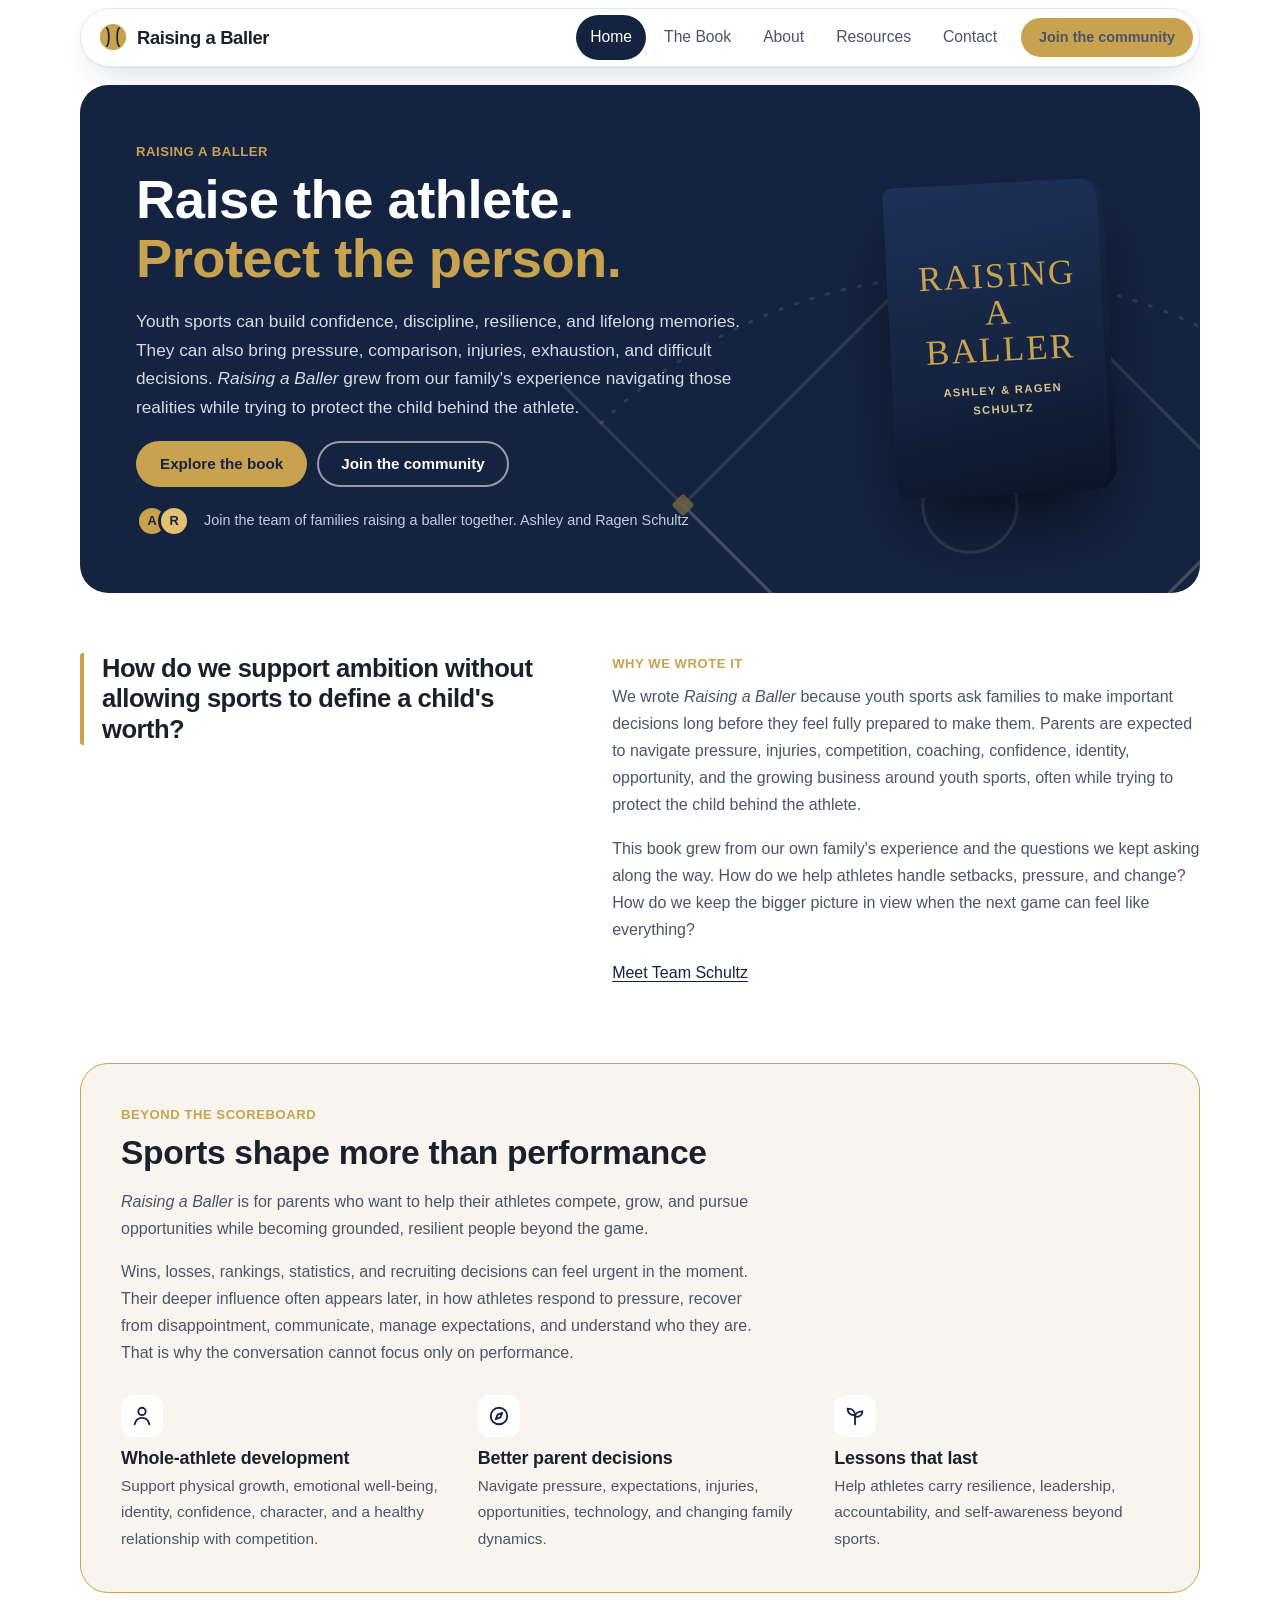
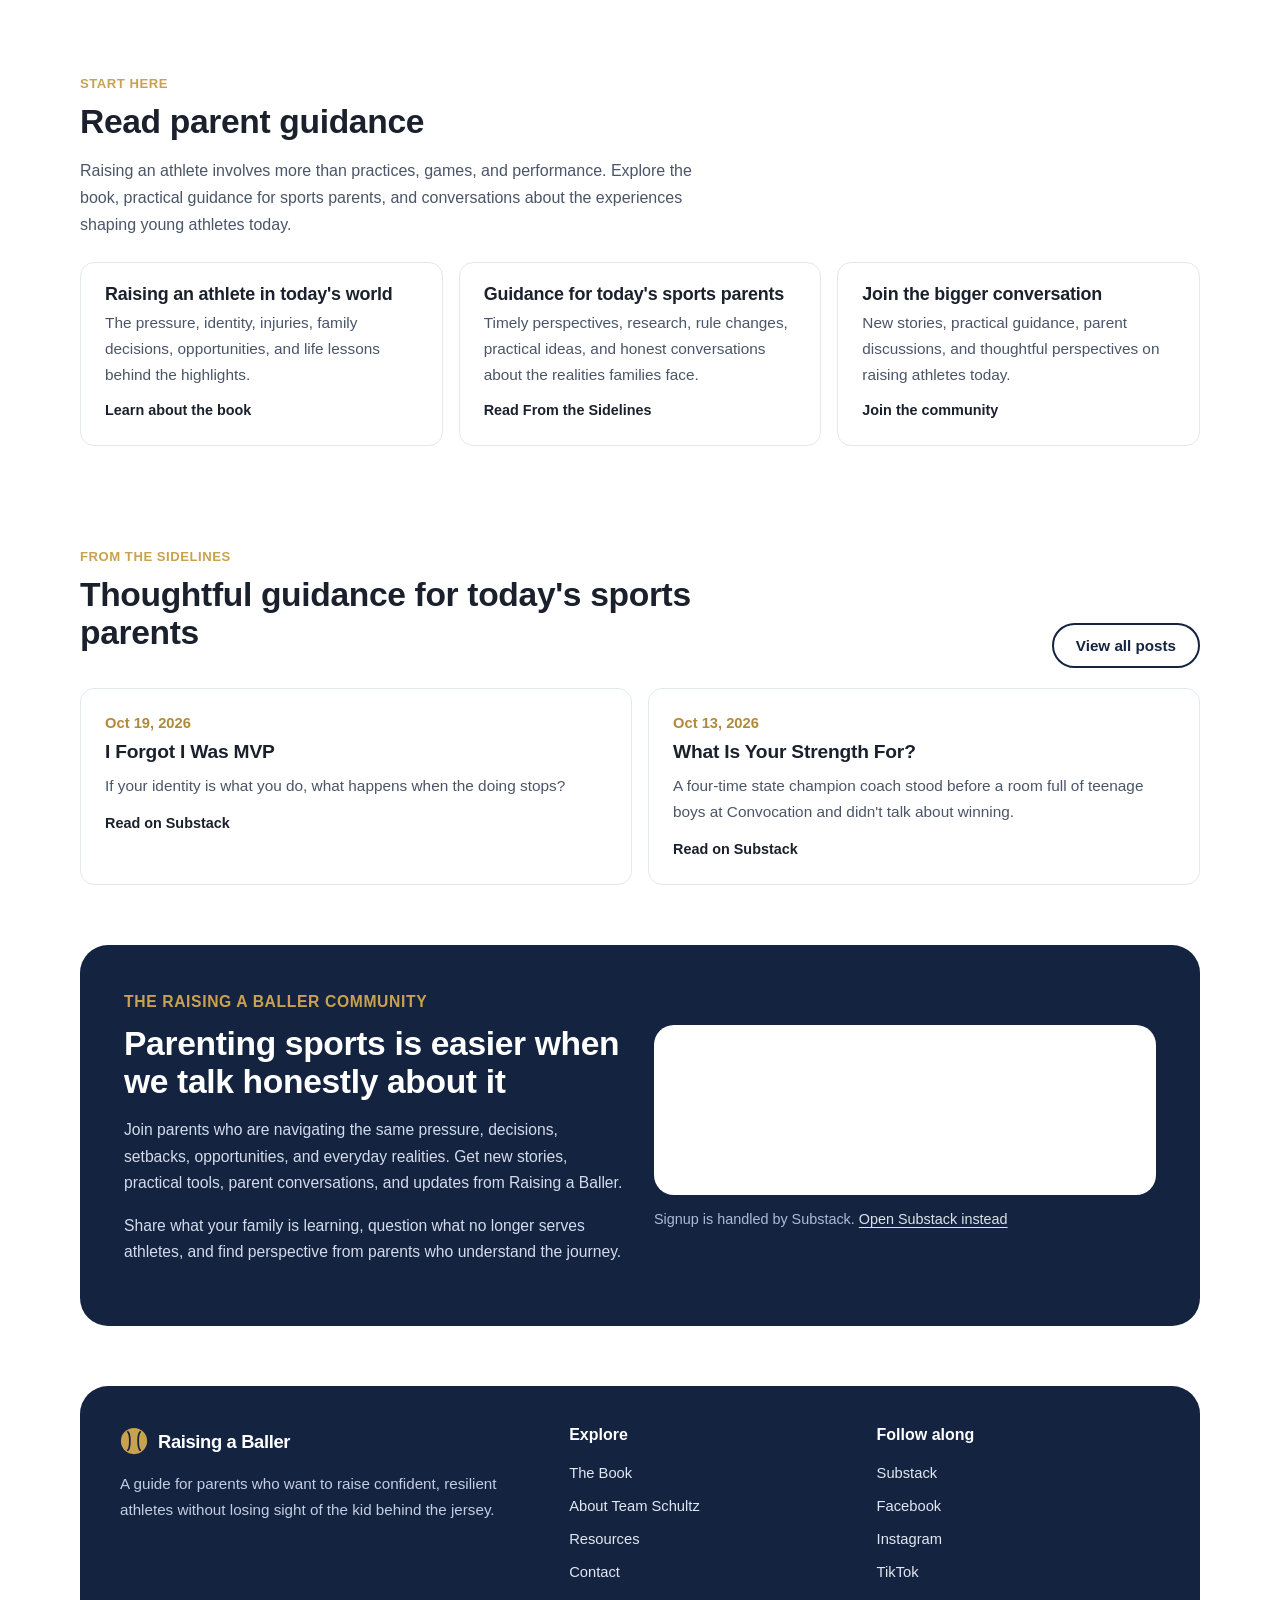
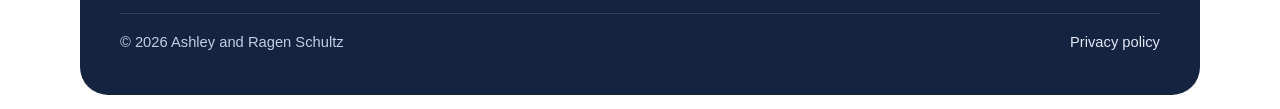
==== index.html @ c37772fd "Tighten spacing and sizes; match live site colors Co-Authored-By: Claude Opus 5.5 <noreply@anthropic" ====
<!doctype html>
<html lang="en">
<head>
<meta charset="utf-8">
<meta name="viewport" content="width=device-width, initial-scale=1">
<title>Raising a Baller | Raise the athlete. Protect the person.</title>
<meta name="description" content="Raising a Baller is a modern guide for parents navigating today's youth sports world, blending research, storytelling, and real-life insight.">
<meta name="theme-color" content="#14233f">
<meta property="og:type" content="website">
<meta property="og:title" content="Raising a Baller | Raise the athlete. Protect the person.">
<meta property="og:description" content="Raising a Baller is a modern guide for parents navigating today's youth sports world, blending research, storytelling, and real-life insight.">
<meta property="og:image" content="https://raisingaballerbook.com/images/book-cover.png">
<link rel="icon" href="images/favicon.svg" type="image/svg+xml">

<link rel="stylesheet" href="assets/style.css">
</head>
<body>
<a class="skip" href="#main">Skip to content</a>
<header class="site-header">
  <div class="wrap">
    <div class="bar">
      <a class="brand" href="./" aria-label="Raising a Baller home"><svg viewBox="0 0 32 32" aria-hidden="true"><circle cx="16" cy="16" r="15" fill="#c9a24f"/>
<path d="M9 5.5c3 3 3 18 0 21M23 5.5c-3 3-3 18 0 21" stroke="#14233f" stroke-width="2" fill="none" stroke-linecap="round"/></svg>Raising a Baller</a>
      <button class="menu-toggle" aria-expanded="false" aria-controls="nav">Menu</button>
      <nav class="nav" id="nav" aria-label="Main"><a href="./" aria-current="page">Home</a><a href="./the-book/">The Book</a><a href="./about-team-schultz/">About</a><a href="./resources/">Resources</a><a href="./contact/">Contact</a><a class="btn btn-gold" href="https://raisingaballerbook.substack.com/" target="_blank" rel="noopener">Join the community</a></nav>
    </div>
  </div>
</header>
<main id="main">

<section class="hero"><div class="wrap"><div class="hero-panel"><svg class="field" viewBox="0 0 800 800" fill="none" aria-hidden="true">
  <g stroke="#ffffff" stroke-opacity=".22" stroke-width="3" stroke-linecap="round">
    <path d="M400 760 L120 480 L400 200 L680 480 Z"/>
    <path d="M400 760 L-40 320"/><path d="M400 760 L840 320"/>
    <path d="M40 400 A520 520 0 0 1 760 400" stroke-dasharray="2 14"/>
    <circle cx="400" cy="480" r="46"/>
  </g>
  <g fill="#c9a24f" fill-opacity=".85"><rect x="392" y="752" width="16" height="16" rx="3"/>
  <rect x="112" y="472" width="16" height="16" rx="3" transform="rotate(45 120 480)"/>
  <rect x="392" y="192" width="16" height="16" rx="3" transform="rotate(45 400 200)"/>
  <rect x="672" y="472" width="16" height="16" rx="3" transform="rotate(45 680 480)"/></g>
</svg>
  <div>
    <p class="kicker">Raising a Baller</p>
    <h1><span class="line">Raise the athlete.</span><span class="line">Protect the person.</span></h1>
    <p class="lede">Youth sports can build confidence, discipline, resilience, and lifelong memories. They can also bring pressure, comparison, injuries, exhaustion, and difficult decisions. <em>Raising a Baller</em> grew from our family's experience navigating those realities while trying to protect the child behind the athlete.</p>
    <div class="actions">
      <a class="btn btn-gold" href="the-book/">Explore the book</a>
      <a class="btn btn-line-light" href="https://raisingaballerbook.substack.com/" target="_blank" rel="noopener">Join the community</a>
    </div>
    <div class="byline"><span class="avatars"><span>A</span><span>R</span></span>Join the team of families raising a baller together. Ashley and Ragen Schultz</div>
  </div>
  <div class="cover-wrap"><div class="cover">
  <div class="fallback"><strong>Raising<br>a Baller</strong><small>Ashley &amp; Ragen Schultz</small></div>
  <img src="images/book-cover.png" alt="Raising a Baller book cover" onerror="this.remove()">
</div></div>
</div></div></section>

<section class="section"><div class="wrap why">
  <blockquote>How do we support ambition without allowing sports to define a child's worth?</blockquote>
  <div class="measure">
    <p class="kicker">Why we wrote it</p>
    <p>We wrote <em>Raising a Baller</em> because youth sports ask families to make important decisions long before they feel fully prepared to make them. Parents are expected to navigate pressure, injuries, competition, coaching, confidence, identity, opportunity, and the growing business around youth sports, often while trying to protect the child behind the athlete.</p>
    <p>This book grew from our own family's experience and the questions we kept asking along the way. How do we help athletes handle setbacks, pressure, and change? How do we keep the bigger picture in view when the next game can feel like everything?</p>
    <p><a href="about-team-schultz/">Meet Team Schultz</a></p>
  </div>
</div></section>

<section class="section-tight"><div class="wrap"><div class="pillars">
  <div class="head" style="margin-bottom:28px">
    <p class="kicker">Beyond the scoreboard</p>
    <h2>Sports shape more than performance</h2>
    <p><em>Raising a Baller</em> is for parents who want to help their athletes compete, grow, and pursue opportunities while becoming grounded, resilient people beyond the game.</p>
    <p>Wins, losses, rankings, statistics, and recruiting decisions can feel urgent in the moment. Their deeper influence often appears later, in how athletes respond to pressure, recover from disappointment, communicate, manage expectations, and understand who they are. That is why the conversation cannot focus only on performance.</p>
  </div>
  <div class="pillar-row">
    <div class="pillar"><div class="icon"><svg viewBox="0 0 24 24" fill="none" stroke="currentColor" stroke-width="2" stroke-linecap="round"><circle cx="12" cy="7" r="4"/><path d="M4 21c1-4.5 4.2-7 8-7s7 2.5 8 7"/></svg></div><h3>Whole-athlete development</h3><p>Support physical growth, emotional well-being, identity, confidence, character, and a healthy relationship with competition.</p></div>
    <div class="pillar"><div class="icon"><svg viewBox="0 0 24 24" fill="none" stroke="currentColor" stroke-width="2" stroke-linejoin="round"><circle cx="12" cy="12" r="9"/><path d="m15.5 8.5-2 5-5 2 2-5z"/></svg></div><h3>Better parent decisions</h3><p>Navigate pressure, expectations, injuries, opportunities, technology, and changing family dynamics.</p></div>
    <div class="pillar"><div class="icon"><svg viewBox="0 0 24 24" fill="none" stroke="currentColor" stroke-width="2" stroke-linecap="round"><path d="M12 21V11"/><path d="M12 11C12 7 9 4 4 4c0 5 3 7 8 7Z"/><path d="M12 13c0-3 2.5-6 8-6 0 4-3 6-8 6Z"/></svg></div><h3>Lessons that last</h3><p>Help athletes carry resilience, leadership, accountability, and self-awareness beyond sports.</p></div>
  </div>
</div></div></section>



<section class="section-tight"><div class="wrap">
  <div class="head"><p class="kicker">Start here</p><h2>Read parent guidance</h2>
  <p>Raising an athlete involves more than practices, games, and performance. Explore the book, practical guidance for sports parents, and conversations about the experiences shaping young athletes today.</p></div>
  <div class="tiles">
    <a class="tile" href="the-book/"><h3>Raising an athlete in today's world</h3><p>The pressure, identity, injuries, family decisions, opportunities, and life lessons behind the highlights.</p><p class="more" style="margin-top:14px;font-family:var(--ui);font-weight:700;color:var(--ink)">Learn about the book</p></a>
    <a class="tile" href="https://raisingaballerbook.substack.com/" target="_blank" rel="noopener"><h3>Guidance for today's sports parents</h3><p>Timely perspectives, research, rule changes, practical ideas, and honest conversations about the realities families face.</p><p class="more" style="margin-top:14px;font-family:var(--ui);font-weight:700;color:var(--ink)">Read From the Sidelines</p></a>
    <a class="tile" href="https://raisingaballerbook.substack.com/" target="_blank" rel="noopener"><h3>Join the bigger conversation</h3><p>New stories, practical guidance, parent discussions, and thoughtful perspectives on raising athletes today.</p><p class="more" style="margin-top:14px;font-family:var(--ui);font-weight:700;color:var(--ink)">Join the community</p></a>
  </div>
</div></section>

<section class="section"><div class="wrap">
  <div class="posts-foot">
    <div class="head"><p class="kicker">From the Sidelines</p><h2>Thoughtful guidance for today's sports parents</h2></div>
    <a class="btn btn-line" href="https://raisingaballerbook.substack.com/" target="_blank" rel="noopener">View all posts</a>
  </div>
  <div class="posts" id="posts">
    <a class="post" href="https://raisingaballerbook.substack.com/p/i-forgot-i-was-mvp" target="_blank" rel="noopener">
      <time datetime="2026-10-19">Oct 19, 2026</time><h3>I Forgot I Was MVP</h3><p>If your identity is what you do, what happens when the doing stops?</p><span class="more">Read on Substack</span></a>
    <a class="post" href="https://raisingaballerbook.substack.com/p/what-is-your-strength-for" target="_blank" rel="noopener">
      <time datetime="2026-10-13">Oct 13, 2026</time><h3>What Is Your Strength For?</h3><p>A four-time state champion coach stood before a room full of teenage boys at Convocation and didn't talk about winning.</p><span class="more">Read on Substack</span></a>
  </div>
</div></section>

<section class="section-tight" id="updates" style="padding-bottom:clamp(36px,5vw,60px)"><div class="wrap"><div class="signup">
  <div>
    <p class="kicker">The Raising a Baller community</p>
    <h2>Parenting sports is easier when we talk honestly about it</h2>
    <p>Join parents who are navigating the same pressure, decisions, setbacks, opportunities, and everyday realities. Get new stories, practical tools, parent conversations, and updates from Raising a Baller.</p><p>Share what your family is learning, question what no longer serves athletes, and find perspective from parents who understand the journey.</p>
  </div>
  <div>
    <div class="signup-box"><iframe src="https://raisingaballerbook.substack.com/embed" title="Subscribe to Raising a Baller on Substack" loading="lazy"></iframe></div>
    <p class="note">Signup is handled by Substack. <a href="https://raisingaballerbook.substack.com/" target="_blank" rel="noopener" style="color:#dbe3e8">Open Substack instead</a></p>
  </div>
</div></div></section>
</main>
<footer class="site-footer">
  <div class="wrap">
    <div class="foot">
      <div>
        <a class="brand" href="./"><svg viewBox="0 0 32 32" aria-hidden="true"><circle cx="16" cy="16" r="15" fill="#c9a24f"/>
<path d="M9 5.5c3 3 3 18 0 21M23 5.5c-3 3-3 18 0 21" stroke="#14233f" stroke-width="2" fill="none" stroke-linecap="round"/></svg>Raising a Baller</a>
        <p>A guide for parents who want to raise confident, resilient athletes without losing sight of the kid behind the jersey.</p>
      </div>
      <div>
        <h4>Explore</h4>
        <a href="./the-book/">The Book</a>
        <a href="./about-team-schultz/">About Team Schultz</a>
        <a href="./resources/">Resources</a>
        <a href="./contact/">Contact</a>
      </div>
      <div>
        <h4>Follow along</h4>
        <a href="https://raisingaballerbook.substack.com/" target="_blank" rel="noopener">Substack</a>
        <a href="https://www.facebook.com/profile.php?id=61591452716382" target="_blank" rel="noopener">Facebook</a>
        <a href="https://www.instagram.com/raisingaballerbook/" target="_blank" rel="noopener">Instagram</a>
        <a href="https://www.tiktok.com/@raising.a.baller" target="_blank" rel="noopener">TikTok</a>
      </div>
      <div class="legal">
        <span>&copy; <span id="yr">2026</span> Ashley and Ragen Schultz</span>
        <a href="./privacy-policy/" style="display:inline;padding:0">Privacy policy</a>
      </div>
    </div>
  </div>
</footer>
<script src="./assets/site.js"></script>
</body>
</html>
---- assets/style.css ----
/* Raising a Baller — "under the lights" system
   Field green at night, chalk-line white, stadium-light gold. Soft, rounded, warm. */
:root{
  --night:#14233f;      /* site brand navy */
  --grass:#14233f;      /* links */
  --turf:#2d3748;
  --chalk:#ffffff;
  --paper:#ffffff;
  --gold:#c9a24f;       /* site gold label color */
  --gold-deep:#b08a3a;
  --ink:#1a202c;        /* headings */
  --body:#4a5568;       /* body text */
  --mist:#f8f5ee;       /* site cream panel */
  --line:#e2e8f0;

  --r-xl:28px; --r-lg:20px; --r-md:14px; --r-sm:10px; --pill:999px;
  --max:1160px;
  --shadow:0 1px 2px rgba(20,35,63,.06),0 14px 36px -14px rgba(20,35,63,.22);
  --display:"Helvetica Neue",Helvetica,Arial,sans-serif;
  --text:"Helvetica Neue",Helvetica,Arial,sans-serif;
  --ui:"Helvetica Neue",Helvetica,Arial,sans-serif;
}
*{box-sizing:border-box}
html{scroll-behavior:smooth;-webkit-text-size-adjust:100%}
@media (prefers-reduced-motion:reduce){html{scroll-behavior:auto}*{animation:none!important;transition:none!important}}
body{margin:0;background:var(--chalk);color:var(--body);font-family:var(--text);font-size:1.15rem;line-height:1.7;-webkit-font-smoothing:antialiased}
img{max-width:100%;display:block}
a{color:var(--grass);text-underline-offset:.18em;text-decoration-thickness:1px}
a:hover{color:var(--night)}
:focus-visible{outline:3px solid var(--gold);outline-offset:3px;border-radius:8px}
h1,h2,h3,h4{font-family:var(--display);color:var(--ink);line-height:1.08;letter-spacing:-.01em;margin:0 0 .45em;font-weight:700}
h1{font-size:clamp(2.6rem,7vw,5.2rem);letter-spacing:-.02em}
h2{font-size:clamp(2rem,4.2vw,3.1rem)}
h3{font-size:1.35rem;letter-spacing:-.01em}
p{margin:0 0 1em}
.wrap{max-width:var(--max);margin:0 auto;padding:0 20px}
.lede{font-size:1.3rem;line-height:1.6;max-width:36em}
.measure{max-width:38em}
.kicker{font-family:var(--ui);font-weight:600;font-size:1rem;color:var(--grass);margin:0 0 .9em;display:flex;align-items:center;gap:10px}
.kicker::before{content:"";width:22px;height:3px;border-radius:3px;background:var(--gold)}
.skip{position:absolute;left:-9999px;top:8px;background:var(--gold);color:var(--ink);padding:10px 16px;border-radius:var(--pill);z-index:100;font-family:var(--ui)}
.skip:focus{left:12px}

/* ---------- header ---------- */
.site-header{position:sticky;top:0;z-index:50;padding:12px 0;background:rgba(255,255,255,.88);backdrop-filter:saturate(160%) blur(12px);-webkit-backdrop-filter:saturate(160%) blur(12px)}
.bar{display:flex;align-items:center;justify-content:space-between;gap:16px;background:var(--paper);border:1px solid var(--line);border-radius:var(--pill);padding:8px 8px 8px 22px;box-shadow:var(--shadow);position:relative}
.brand{display:flex;align-items:center;gap:10px;font-family:var(--display);font-weight:800;font-size:1.15rem;color:var(--ink);text-decoration:none;letter-spacing:-.02em;white-space:nowrap}
.brand svg{width:28px;height:28px;flex:none}
.nav{display:flex;align-items:center;gap:4px;font-family:var(--ui)}
.nav a{color:var(--body);text-decoration:none;font-size:.98rem;padding:9px 14px;border-radius:var(--pill);transition:background .15s,color .15s}
.nav a:hover{background:var(--mist);color:var(--ink)}
.nav a[aria-current="page"]{background:var(--ink);color:var(--paper)}
.nav .btn{margin-left:6px}
.menu-toggle{display:none;font-family:var(--ui);font-weight:600;font-size:.95rem;background:var(--ink);color:var(--paper);border:0;border-radius:var(--pill);padding:10px 18px;cursor:pointer}
@media (max-width:900px){
  .menu-toggle{display:block}
  .nav{display:none;position:absolute;left:0;right:0;top:calc(100% + 10px);flex-direction:column;align-items:stretch;background:var(--paper);border:1px solid var(--line);border-radius:var(--r-lg);padding:12px;box-shadow:var(--shadow)}
  .nav.open{display:flex}
  .nav a{padding:12px 16px}
  .nav .btn{margin:6px 0 0;text-align:center}
}

/* ---------- buttons ---------- */
.btn{display:inline-flex;align-items:center;justify-content:center;gap:8px;font-family:var(--ui);font-weight:700;font-size:1rem;line-height:1;padding:16px 26px;border-radius:var(--pill);border:2px solid transparent;text-decoration:none;cursor:pointer;transition:transform .15s,background .15s,color .15s,border-color .15s}
.btn:active{transform:translateY(1px)}
.btn-gold{background:var(--gold);color:var(--ink)}
.btn-gold:hover{background:var(--gold-deep);color:var(--ink)}
.btn-dark{background:var(--ink);color:var(--paper)}
.btn-dark:hover{background:var(--night);color:var(--paper)}
.btn-line{background:transparent;color:var(--ink);border-color:var(--ink)}
.btn-line:hover{background:var(--ink);color:var(--paper)}
.btn-line-light{background:transparent;color:var(--paper);border-color:rgba(255,255,255,.55)}
.btn-line-light:hover{background:var(--paper);color:var(--night);border-color:var(--paper)}
.nav .btn{padding:12px 20px;font-size:.95rem}
.actions{display:flex;flex-wrap:wrap;gap:12px;margin-top:28px}

/* ---------- hero ---------- */
.hero{padding:18px 0 0}
.hero-panel{position:relative;overflow:hidden;background:var(--night);color:#e1e7f3;border-radius:var(--r-xl);padding:clamp(40px,6vw,84px);display:grid;grid-template-columns:1.25fr .75fr;gap:clamp(32px,5vw,72px);align-items:center;isolation:isolate}
.hero-panel .field{position:absolute;right:-180px;bottom:-260px;width:820px;height:820px;z-index:-1;opacity:.5}
.hero h1{color:var(--paper);margin-bottom:.35em}
.hero h1 .line{display:block}
.hero h1 .line + .line{color:var(--gold)}
.hero .lede{color:#d3dbec}
.hero .kicker{color:#c9a24f}
.byline{display:flex;align-items:center;gap:14px;margin-top:26px;font-family:var(--ui);font-size:.98rem;color:#c3cde3}
.byline .avatars{display:flex}
.byline .avatars span{width:38px;height:38px;border-radius:50%;display:grid;place-items:center;font-weight:700;color:var(--night);background:var(--gold);border:3px solid var(--night)}
.byline .avatars span + span{margin-left:-10px;background:#e4c070}
@media (max-width:900px){.hero-panel{grid-template-columns:1fr}.hero .cover-wrap{width:min(280px,80%);margin:8px auto 0}}

.cover-wrap{position:relative;width:100%}
.cover{position:relative;aspect-ratio:725/1024;border-radius:10px 22px 22px 10px;overflow:hidden;background:linear-gradient(160deg,var(--gold) 0%,var(--gold-deep) 100%);box-shadow:-10px 0 0 -4px rgba(0,0,0,.15) inset,0 40px 70px -20px rgba(0,0,0,.6);transform:rotate(-3deg)}
.cover img{position:relative;z-index:1;width:100%;height:100%;object-fit:cover}
.cover .fallback{position:absolute;inset:0;display:flex;flex-direction:column;justify-content:flex-end;padding:28px;color:var(--night);font-family:var(--display)}
.cover .fallback strong{font-size:2.6rem;line-height:.95;letter-spacing:-.03em}
.cover .fallback small{font-size:.9rem;margin-top:12px;font-weight:600}
.split .cover{transform:rotate(-2deg)}

/* ---------- sections ---------- */
.section{padding:clamp(64px,9vw,120px) 0}
.section-tight{padding:clamp(40px,6vw,72px) 0}
.head{max-width:40em;margin-bottom:44px}

/* why: big pull question */
.why{display:grid;grid-template-columns:.9fr 1.1fr;gap:clamp(32px,6vw,96px);align-items:start}
.why blockquote{margin:0;font-family:var(--display);font-weight:600;font-size:clamp(1.6rem,3vw,2.3rem);line-height:1.2;letter-spacing:-.02em;color:var(--ink);padding-left:24px;border-left:5px solid var(--gold);border-radius:3px}
@media (max-width:900px){.why{grid-template-columns:1fr}}

/* pillars: one rounded panel, three columns */
.pillars{background:var(--paper);border-radius:var(--r-xl);padding:clamp(32px,5vw,64px);box-shadow:var(--shadow)}
.pillar-row{display:grid;grid-template-columns:repeat(3,1fr);gap:clamp(24px,4vw,48px);margin-top:12px}
.pillar .icon{width:56px;height:56px;border-radius:18px;display:grid;place-items:center;background:var(--mist);color:var(--grass);margin-bottom:18px}
.pillar .icon svg{width:28px;height:28px}
.pillar p{font-size:1.08rem;margin:0}
@media (max-width:900px){.pillar-row{grid-template-columns:1fr}}

/* bingo promo */
.promo{background:var(--gold);border-radius:var(--r-xl);padding:clamp(32px,5vw,64px);display:grid;grid-template-columns:1.2fr .8fr;gap:40px;align-items:center;color:var(--ink);overflow:hidden;position:relative}
.promo h2{max-width:14em}
.promo p{max-width:32em}
.mini-card{display:grid;grid-template-columns:repeat(3,1fr);gap:8px;transform:rotate(3deg);background:var(--paper);padding:14px;border-radius:var(--r-lg);box-shadow:0 30px 50px -24px rgba(20,35,63,.45)}
.mini-card span{aspect-ratio:1;border-radius:12px;background:var(--chalk);display:grid;place-items:center;text-align:center;font-family:var(--ui);font-size:.78rem;font-weight:600;line-height:1.15;padding:6px;color:var(--ink)}
.mini-card span.on{background:var(--night);color:var(--gold)}
@media (max-width:900px){.promo{grid-template-columns:1fr}.mini-card{max-width:320px}}

/* posts */
.posts{display:grid;grid-template-columns:repeat(2,1fr);gap:20px}
@media (max-width:900px){.posts{grid-template-columns:1fr}}
.post{display:flex;flex-direction:column;gap:6px;text-decoration:none;color:var(--body);background:var(--paper);border-radius:var(--r-lg);padding:30px 32px;border:1px solid var(--line);transition:border-color .15s,transform .15s}
.post:hover{border-color:var(--grass);color:var(--body);transform:translateY(-2px)}
.post time{font-family:var(--ui);font-size:.92rem;color:var(--grass);font-weight:600}
.post h3{margin:0 0 4px;font-size:1.5rem}
.post p{margin:0;font-size:1.05rem}
.post .more{font-family:var(--ui);font-weight:700;color:var(--ink);margin-top:10px;font-size:.98rem}
.posts-foot{display:flex;justify-content:space-between;align-items:end;gap:20px;flex-wrap:wrap;margin-bottom:36px}
.posts-foot .head{margin:0}

/* signup */
.signup{background:var(--night);color:#d3dbec;border-radius:var(--r-xl);padding:clamp(32px,5vw,64px);display:grid;grid-template-columns:1fr 1fr;gap:40px;align-items:center}
.signup h2{color:var(--paper)}
.signup .kicker{color:#c9a24f}
.signup-box{background:var(--paper);border-radius:var(--r-lg);padding:10px;overflow:hidden}
.signup iframe{display:block;width:100%;height:170px;border:0;border-radius:var(--r-md);background:var(--paper)}
.signup .note{font-family:var(--ui);font-size:.9rem;color:#aebbd8;margin-top:12px}
@media (max-width:900px){.signup{grid-template-columns:1fr}}

/* inner pages */
.page-hero{padding:18px 0 0}
.page-hero .panel{background:var(--night);color:#d3dbec;border-radius:var(--r-xl);padding:clamp(40px,6vw,80px);position:relative;overflow:hidden;isolation:isolate}
.page-hero .panel .field{position:absolute;right:-220px;top:-200px;width:640px;height:640px;z-index:-1;opacity:.45}
.page-hero h1{color:var(--paper);font-size:clamp(2.4rem,5.5vw,4.2rem);max-width:13em}
.page-hero .kicker{color:#c9a24f}
.page-hero p{max-width:34em;font-size:1.25rem;margin:0}
.split{display:grid;grid-template-columns:.75fr 1.25fr;gap:clamp(36px,6vw,88px);align-items:start}
@media (max-width:900px){.split{grid-template-columns:1fr}.split .cover-wrap{width:min(260px,75%)}}
.prose{max-width:38em}
.prose h2{font-size:clamp(1.6rem,3vw,2.1rem);margin-top:1.6em}
.prose h2:first-child{margin-top:0}
.todo{font-family:var(--ui);font-size:.95rem;line-height:1.5;background:#fbf6e8;color:#6a5220;border-radius:var(--r-md);padding:16px 20px;margin:0 0 28px;border:1px solid #ead9a8}

.tiles{display:grid;grid-template-columns:repeat(3,1fr);gap:20px}
@media (max-width:900px){.tiles{grid-template-columns:1fr}}
.tile{display:block;background:var(--paper);border-radius:var(--r-lg);padding:30px;border:1px solid var(--line);text-decoration:none;color:var(--body);transition:border-color .15s,transform .15s}
.tile:hover{border-color:var(--grass);transform:translateY(-2px);color:var(--body)}
.tile h3{margin-bottom:.3em}
.tile p{margin:0;font-size:1.05rem}

/* forms */
.form-card{background:var(--paper);border-radius:var(--r-xl);padding:clamp(28px,4vw,48px);box-shadow:var(--shadow);max-width:680px}
.field{margin-bottom:20px}
label{display:block;font-family:var(--ui);font-weight:600;color:var(--ink);margin-bottom:8px;font-size:1rem}
input,textarea{width:100%;font:inherit;font-size:1.05rem;color:var(--ink);padding:14px 18px;border-radius:var(--r-md);border:1.5px solid var(--line);background:var(--chalk);transition:border-color .15s,background .15s}
input:focus,textarea:focus{outline:none;border-color:var(--grass);background:var(--paper);box-shadow:0 0 0 4px rgba(20,35,63,.15)}
textarea{min-height:170px;resize:vertical}
.hp{position:absolute;left:-9999px}
.form-status{font-family:var(--ui);margin-top:16px;font-weight:600}

/* bingo game */
.bingo-shell{display:grid;grid-template-columns:minmax(0,560px) minmax(260px,1fr);gap:clamp(32px,5vw,64px);align-items:start}
@media (max-width:900px){.bingo-shell{grid-template-columns:1fr}}
.bingo-card{background:var(--night);border-radius:var(--r-xl);padding:18px;width:min(100%,600px)}
.bingo-head{display:grid;grid-template-columns:repeat(5,1fr);text-align:center;font-family:var(--display);font-weight:800;color:var(--gold);font-size:1.6rem;padding:6px 0 12px}
.bingo-grid{display:grid;grid-template-columns:repeat(5,1fr);gap:8px}
.bingo-grid button{aspect-ratio:1;border:0;border-radius:14px;background:var(--paper);color:var(--ink);font-family:var(--ui);font-size:.8rem;font-weight:600;line-height:1.15;padding:6px;cursor:pointer;transition:background .15s,color .15s,transform .1s}
.bingo-grid button:hover{background:var(--mist)}
.bingo-grid button.on{background:var(--gold);color:var(--ink)}
.bingo-grid button.free{background:var(--turf);color:var(--paper);font-weight:800}
.bingo-grid button:active{transform:scale(.96)}
.bingo-msg{font-family:var(--display);font-weight:700;font-size:1.4rem;color:var(--ink);min-height:1.6em;margin-top:18px}
@media (max-width:520px){.bingo-grid button{font-size:.6rem;padding:3px;border-radius:10px}.bingo-head{font-size:1.2rem}}
@media print{.site-header,.site-footer,.page-hero,.no-print{display:none!important}.bingo-card{background:#fff;border:2px solid #000}.bingo-head{color:#000}.bingo-grid button{border:1px solid #000}}

/* footer */
.site-footer{padding:0 0 20px}
.foot{background:var(--night);color:#c3cde3;border-radius:var(--r-xl);padding:clamp(36px,5vw,64px);display:grid;grid-template-columns:1.5fr 1fr 1fr;gap:36px;font-family:var(--ui);font-size:1rem}
.foot .brand{color:var(--paper);display:flex;padding:0}
.foot p{margin:14px 0 0;max-width:26em;font-family:var(--text);font-size:1.05rem}
.foot h4{color:var(--paper);font-size:1rem;letter-spacing:0;margin-bottom:14px}
.foot a{color:#e1e7f3;text-decoration:none;display:block;padding:4px 0}
.foot a:hover{color:var(--gold)}
.foot .legal{grid-column:1/-1;border-top:1px solid rgba(255,255,255,.12);padding-top:22px;font-size:.92rem;display:flex;justify-content:space-between;flex-wrap:wrap;gap:12px}
@media (max-width:900px){.foot{grid-template-columns:1fr 1fr}.foot > div:first-child{grid-column:1/-1}}

.tint{background:var(--mist)}
.post,.tile{border-color:var(--line)}
.post:hover,.tile:hover{border-color:var(--gold)}
.why blockquote{font-style:italic;font-weight:400}
.glossary{display:grid;grid-template-columns:repeat(2,1fr);gap:20px}
.glossary .tile h3{font-size:1.3rem}
@media (max-width:900px){.glossary{grid-template-columns:1fr}}
.steps{list-style:none;padding:0;margin:0 0 28px;display:grid;gap:12px;counter-reset:s}
.steps li{counter-increment:s;display:grid;grid-template-columns:44px 1fr;gap:14px;align-items:center;background:var(--mist);border-radius:var(--r-md);padding:14px 18px;font-family:var(--ui);font-size:1rem}
.steps li::before{content:counter(s);width:44px;height:44px;border-radius:50%;background:var(--night);color:var(--gold);display:grid;place-items:center;font-weight:800}
.steps a{font-weight:700;color:var(--ink)}
.portrait{border-radius:var(--r-xl);overflow:hidden;aspect-ratio:1;background:var(--mist);display:grid;place-items:center;color:var(--grass);font-family:var(--ui);text-align:center;padding:20px;position:relative}
.portrait img{position:absolute;inset:0;width:100%;height:100%;object-fit:cover}
.pull{font-family:var(--display);font-style:italic;font-size:clamp(1.5rem,2.6vw,2rem);line-height:1.3;color:var(--ink);border-left:5px solid var(--gold);padding-left:22px;margin:36px 0}
.small{font-family:var(--ui);font-size:.9rem;color:#6b6f73}

/* ---- match live site ---- */
body{font-size:1.05rem;line-height:1.75}
h1,h2,h3,h4{letter-spacing:-.01em}
.kicker{text-transform:uppercase;letter-spacing:.04em;font-weight:700;color:var(--gold)}
.kicker::before{display:none}
.hero .kicker,.page-hero .kicker,.signup .kicker{color:var(--gold)}
.btn-dark{background:var(--night);color:#fff}
.btn-dark:hover{background:#0c1830;color:#fff}
.btn-line{color:var(--night);border-color:var(--night)}
.btn-line:hover{background:var(--night);color:#fff}
.btn-gold{background:var(--gold);color:var(--night)}
.btn-gold:hover{background:var(--gold-deep);color:var(--night)}
.nav a[aria-current="page"],.menu-toggle{background:var(--night);color:#fff}
.pillars{background:var(--mist);border:1px solid var(--gold);box-shadow:none}
.pillar .icon{background:#fff;color:var(--night)}
.tint{background:var(--mist)}
.cover{background:linear-gradient(170deg,#1d3157 0%,var(--night) 60%,#0b1528 100%)}
.cover .fallback{color:var(--gold);text-align:center;align-items:center;justify-content:center}
.cover .fallback strong{text-transform:uppercase;letter-spacing:.06em;font-size:2.2rem;line-height:1.05;font-family:Georgia,serif;font-weight:400}
.cover .fallback small{color:#d9c48f;text-transform:uppercase;letter-spacing:.12em;font-size:.7rem}
.why blockquote{font-style:normal;font-weight:700}
.pull{font-style:normal;font-weight:700}
a{color:var(--night)}
.post time{color:var(--gold-deep)}
.post:hover,.tile:hover{border-color:var(--gold)}

/* ---- tighter, lighter rhythm ---- */
body{font-size:1rem;line-height:1.7}
h1{font-size:clamp(2.1rem,4.4vw,3.4rem);line-height:1.08}
h2{font-size:clamp(1.55rem,2.8vw,2.1rem);line-height:1.15}
h3{font-size:1.12rem}
.lede{font-size:1.08rem;line-height:1.65}
.kicker{font-size:.82rem;margin-bottom:.6em}
.site-header{padding:8px 0}
.bar{padding:6px 6px 6px 18px}
.nav .btn{padding:10px 16px;font-size:.9rem}
.btn{padding:13px 22px;font-size:.95rem}
.actions{margin-top:20px;gap:10px}

.section{padding:clamp(36px,5vw,60px) 0}
.section-tight{padding:clamp(24px,3.5vw,40px) 0}
.head{margin-bottom:24px}
.head p:last-child{margin-bottom:0}

.hero{padding:10px 0 0}
.hero-panel{padding:clamp(28px,4.5vw,56px);grid-template-columns:1.4fr .6fr;gap:clamp(24px,4vw,48px)}
.hero .cover-wrap{max-width:250px;justify-self:center}
.byline{margin-top:18px;font-size:.9rem}
.byline .avatars span{width:32px;height:32px;font-size:.8rem}

.page-hero{padding:10px 0 0}
.page-hero .panel{padding:clamp(28px,4.5vw,52px)}
.page-hero h1{font-size:clamp(1.9rem,3.8vw,2.8rem)}
.page-hero p{font-size:1.05rem}
.page-hero .actions{margin-top:18px}

.why{gap:clamp(24px,4vw,56px)}
.why blockquote{font-size:clamp(1.25rem,2.1vw,1.6rem);padding-left:18px;border-left-width:4px}

.pillars{padding:clamp(24px,3.5vw,40px)}
.pillar-row{gap:clamp(18px,3vw,32px);margin-top:4px}
.pillar .icon{width:42px;height:42px;border-radius:12px;margin-bottom:12px}
.pillar .icon svg{width:22px;height:22px}
.pillar h3{margin-bottom:.3em}
.pillar p{font-size:.96rem}

.tiles,.posts,.glossary{gap:16px}
.post,.tile{padding:22px 24px;border-radius:var(--r-md)}
.post h3{font-size:1.2rem}
.post p,.tile p{font-size:.96rem}
.post .more{margin-top:6px;font-size:.9rem}
.tile .more{margin-top:10px!important;font-size:.9rem}
.posts-foot{margin-bottom:20px}

.signup{padding:clamp(24px,3.5vw,44px);gap:28px}
.signup p{font-size:.98rem}
.signup iframe{height:150px}

.split{gap:clamp(28px,4vw,56px)}
.split .cover-wrap{max-width:260px}
.prose h2{margin-top:1.2em}
.pull{font-size:clamp(1.2rem,2vw,1.5rem);margin:24px 0;padding-left:18px}
.form-card{padding:clamp(22px,3vw,36px)}

.site-footer{padding:0 0 14px}
.foot{padding:clamp(26px,3.5vw,40px);gap:24px;font-size:.92rem}
.foot p{font-size:.95rem}
.foot .legal{padding-top:16px}
.hero .cover-wrap{max-width:220px;align-self:center;margin:12px 0}
.why + .section-tight,.section + .section-tight{padding-top:0}
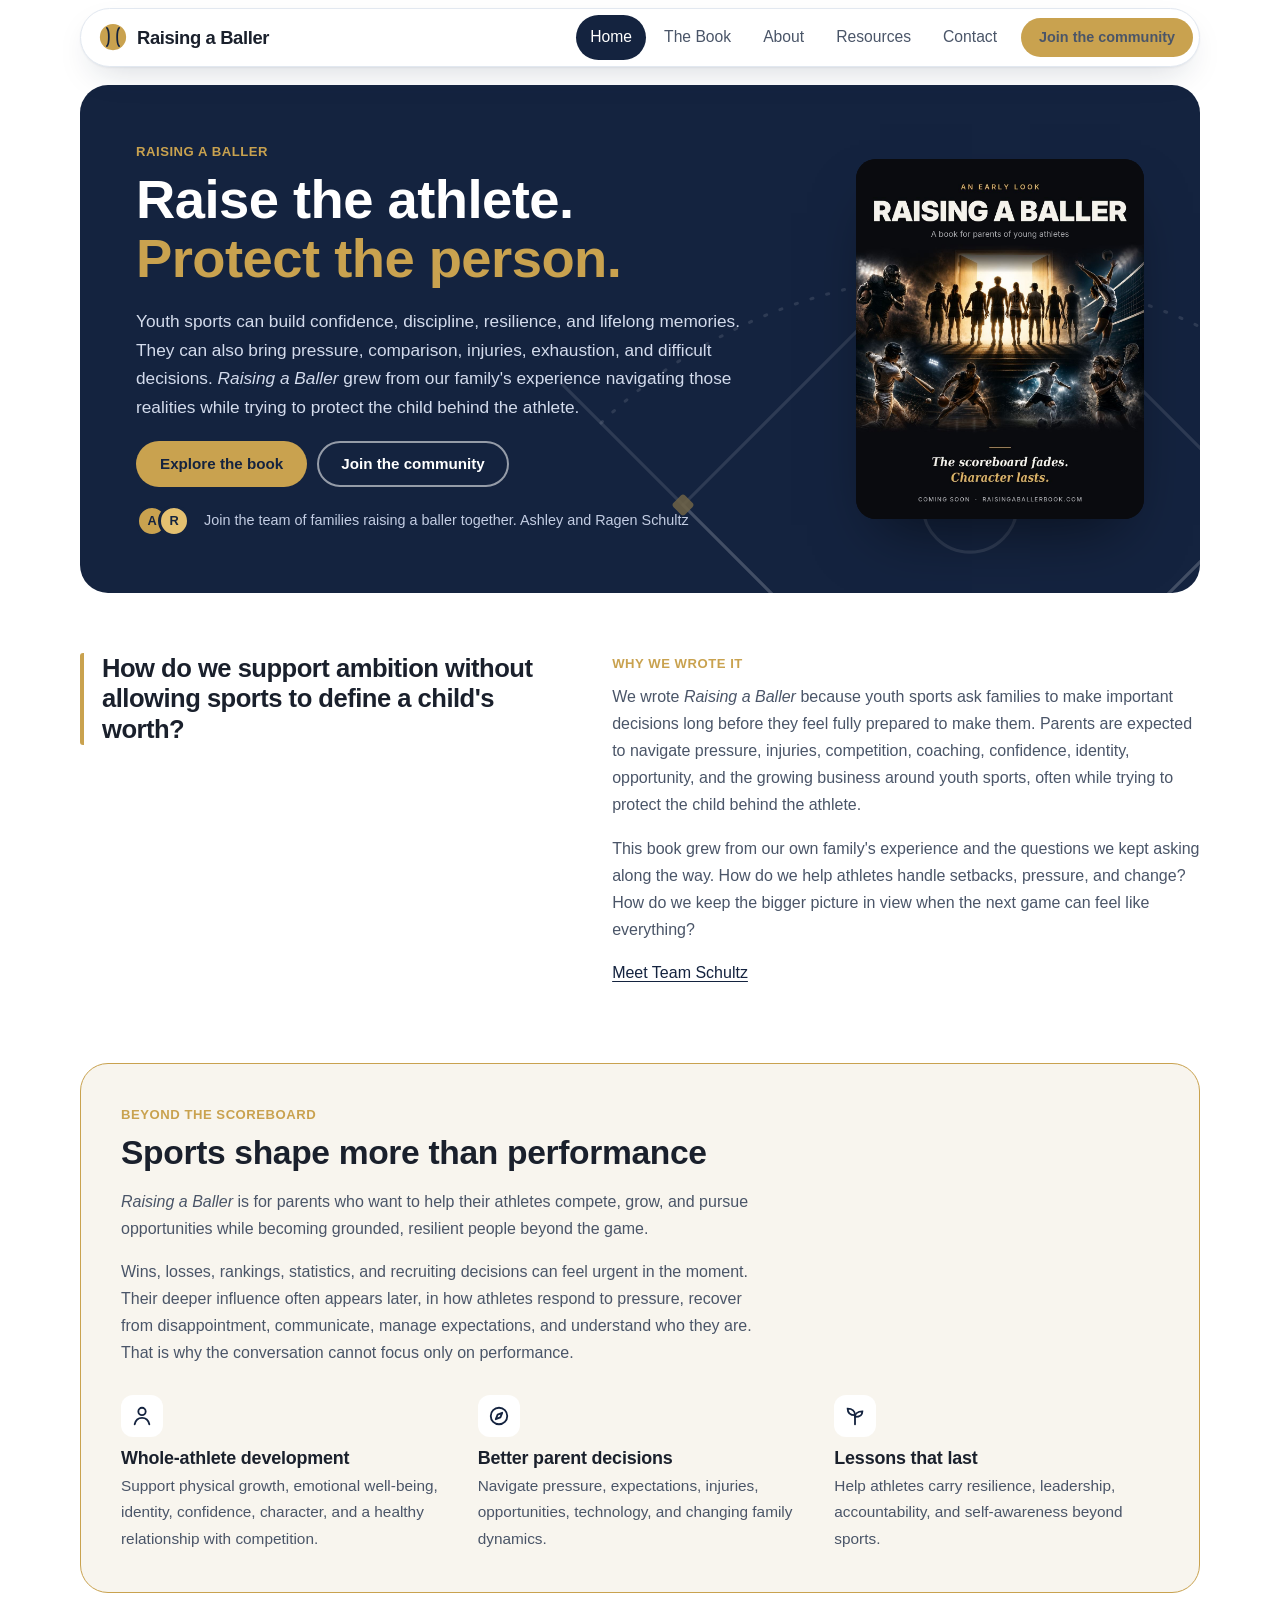
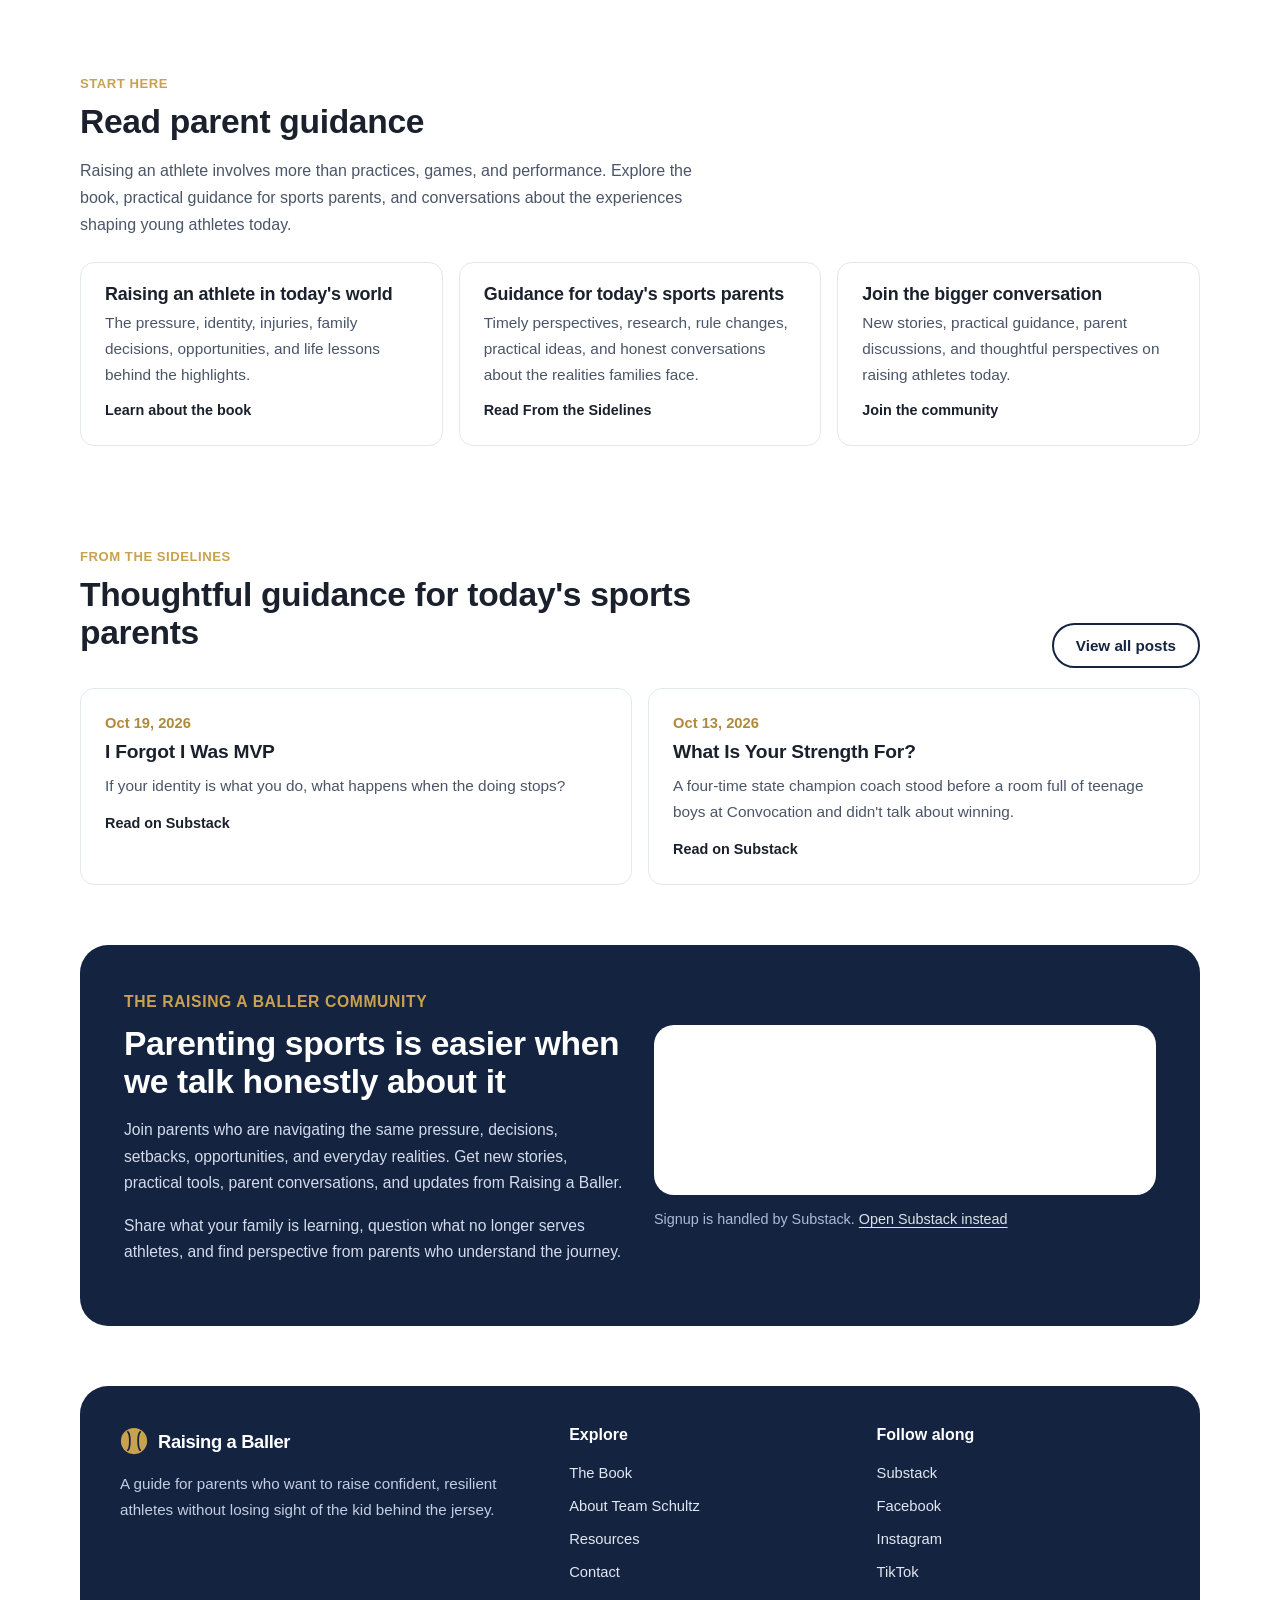
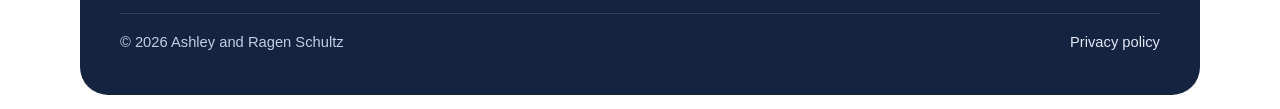
==== commit ad20b3c7: "Add early-look graphic to homepage and book cover to The Book page Co-Authored-By: Claude Opus 5.5 <" ====
--- a/index.html
+++ b/index.html
@@ -9,7 +9,7 @@
 <meta property="og:type" content="website">
 <meta property="og:title" content="Raising a Baller | Raise the athlete. Protect the person.">
 <meta property="og:description" content="Raising a Baller is a modern guide for parents navigating today's youth sports world, blending research, storytelling, and real-life insight.">
-<meta property="og:image" content="https://raisingaballerbook.com/images/book-cover.png">
+<meta property="og:image" content="https://raisingaballerbook.com/images/raising-a-baller-early-look.jpg">
 <link rel="icon" href="images/favicon.svg" type="image/svg+xml">
 
 <link rel="stylesheet" href="assets/style.css">
@@ -50,10 +50,9 @@
     </div>
     <div class="byline"><span class="avatars"><span>A</span><span>R</span></span>Join the team of families raising a baller together. Ashley and Ragen Schultz</div>
   </div>
-  <div class="cover-wrap"><div class="cover">
-  <div class="fallback"><strong>Raising<br>a Baller</strong><small>Ashley &amp; Ragen Schultz</small></div>
-  <img src="images/book-cover.png" alt="Raising a Baller book cover" onerror="this.remove()">
-</div></div>
+  <div class="cover-wrap"><figure class="promo-art">
+  <img src="images/raising-a-baller-early-look.jpg" alt="Raising a Baller: a book for parents of young athletes. The scoreboard fades. Character lasts." width="1080" height="1350">
+</figure></div>
 </div></div></section>
 
 <section class="section"><div class="wrap why">
--- a/assets/style.css
+++ b/assets/style.css
@@ -308,3 +308,15 @@
 .foot .legal{padding-top:16px}
 .hero .cover-wrap{max-width:220px;align-self:center;margin:12px 0}
 .why + .section-tight,.section + .section-tight{padding-top:0}
+.promo-art{margin:0;border-radius:var(--r-lg);overflow:hidden;aspect-ratio:4/5;background:#0b0d12;box-shadow:0 30px 60px -24px rgba(0,0,0,.55)}
+.promo-art img{width:100%;height:100%;object-fit:cover}
+.hero .cover-wrap{max-width:300px;margin:0}
+.split .cover-wrap{max-width:340px}
+@media (max-width:900px){.hero .cover-wrap{width:min(300px,85%);margin:4px auto 0}}
+.book-art{margin:0;aspect-ratio:725/1024;border-radius:6px 14px 14px 6px;overflow:hidden;background:#0b0d12;box-shadow:-6px 0 0 -2px rgba(0,0,0,.25) inset,0 34px 60px -22px rgba(0,0,0,.55);transform:rotate(-2deg)}
+.book-art img{width:100%;height:100%;object-fit:cover}
+@media (max-width:900px){
+  .hero-panel{grid-template-columns:1fr}
+  .hero .cover-wrap{width:min(300px,85%);max-width:none;margin:4px auto 0;justify-self:center}
+  .split .cover-wrap{width:min(280px,80%)}
+}
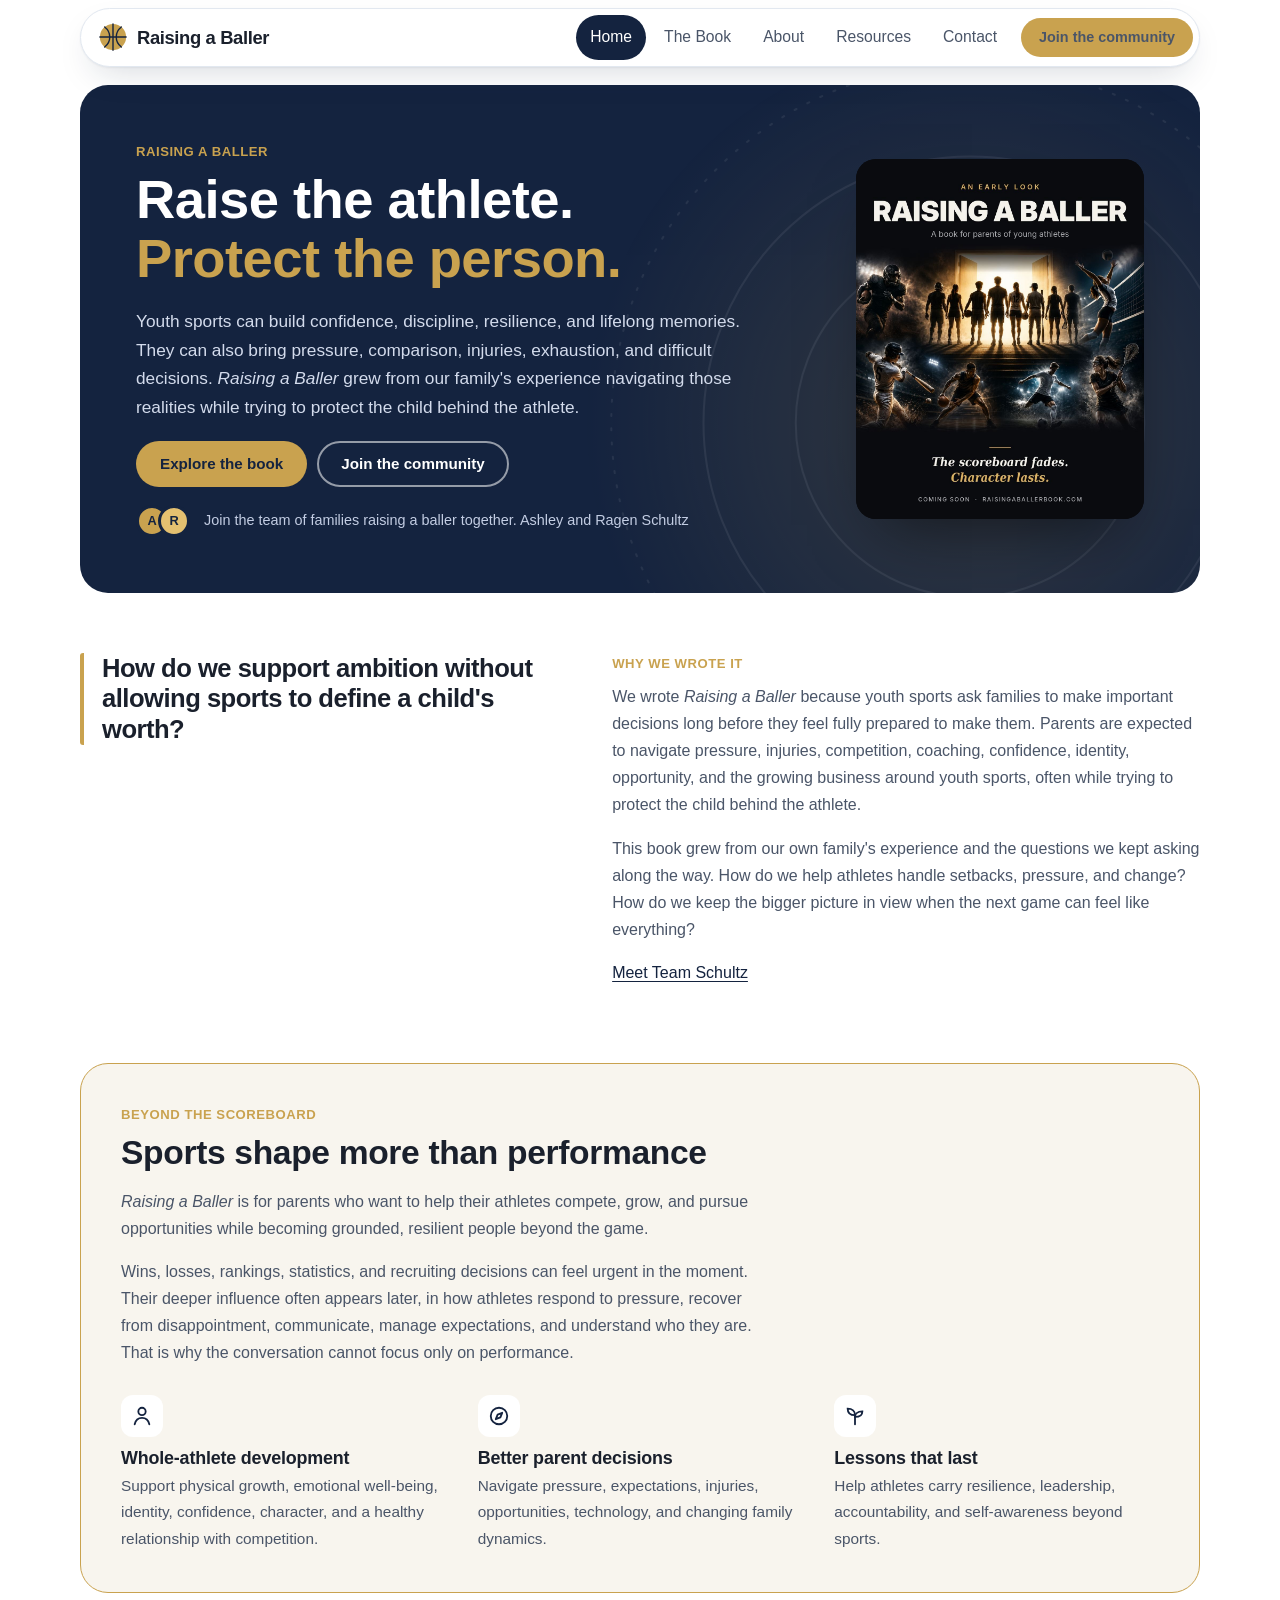
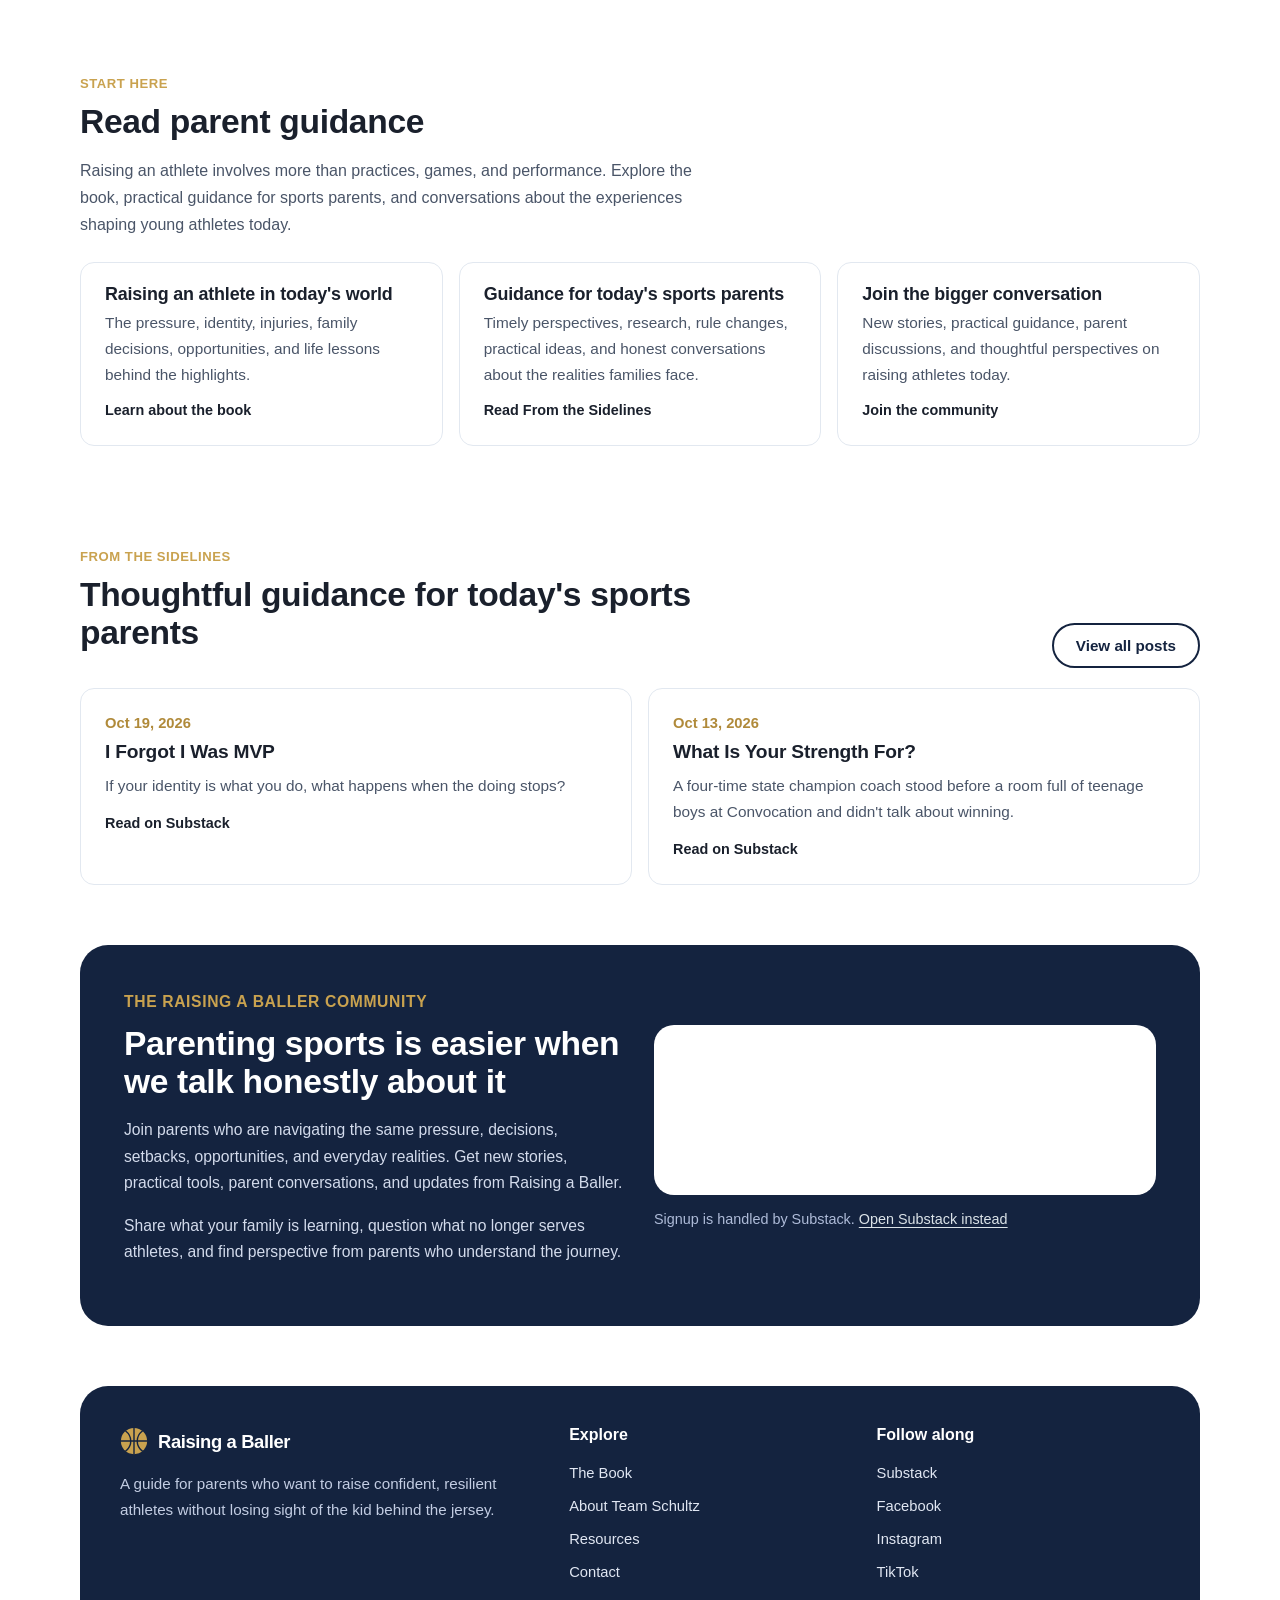
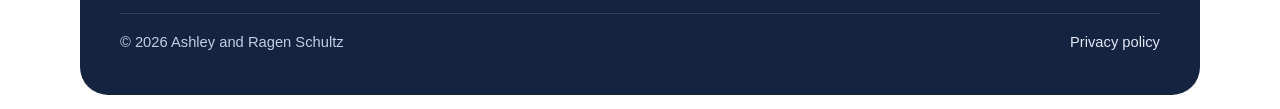
==== commit 59825be0: "Rotating sport-ball logo and favicon; neutral hero background Co-Authored-By: Claude Opus 5.5 <norep" ====
--- a/index.html
+++ b/index.html
@@ -19,8 +19,7 @@
 <header class="site-header">
   <div class="wrap">
     <div class="bar">
-      <a class="brand" href="./" aria-label="Raising a Baller home"><svg viewBox="0 0 32 32" aria-hidden="true"><circle cx="16" cy="16" r="15" fill="#c9a24f"/>
-<path d="M9 5.5c3 3 3 18 0 21M23 5.5c-3 3-3 18 0 21" stroke="#14233f" stroke-width="2" fill="none" stroke-linecap="round"/></svg>Raising a Baller</a>
+      <a class="brand" href="./" aria-label="Raising a Baller home"><svg viewBox="0 0 32 32" aria-hidden="true"><circle cx="16" cy="16" r="15" fill="#c9a24f"/><g stroke="#14233f" stroke-width="1.6" fill="none" stroke-linecap="round"><path d="M16 1v30M1 16h30"/><path d="M6.5 4.5c3.8 3 5.8 7 5.8 11.5s-2 8.5-5.8 11.5"/><path d="M25.5 4.5c-3.8 3-5.8 7-5.8 11.5s2 8.5 5.8 11.5"/></g></svg>Raising a Baller</a>
       <button class="menu-toggle" aria-expanded="false" aria-controls="nav">Menu</button>
       <nav class="nav" id="nav" aria-label="Main"><a href="./" aria-current="page">Home</a><a href="./the-book/">The Book</a><a href="./about-team-schultz/">About</a><a href="./resources/">Resources</a><a href="./contact/">Contact</a><a class="btn btn-gold" href="https://raisingaballerbook.substack.com/" target="_blank" rel="noopener">Join the community</a></nav>
     </div>
@@ -29,16 +28,9 @@
 <main id="main">
 
 <section class="hero"><div class="wrap"><div class="hero-panel"><svg class="field" viewBox="0 0 800 800" fill="none" aria-hidden="true">
-  <g stroke="#ffffff" stroke-opacity=".22" stroke-width="3" stroke-linecap="round">
-    <path d="M400 760 L120 480 L400 200 L680 480 Z"/>
-    <path d="M400 760 L-40 320"/><path d="M400 760 L840 320"/>
-    <path d="M40 400 A520 520 0 0 1 760 400" stroke-dasharray="2 14"/>
-    <circle cx="400" cy="480" r="46"/>
-  </g>
-  <g fill="#c9a24f" fill-opacity=".85"><rect x="392" y="752" width="16" height="16" rx="3"/>
-  <rect x="112" y="472" width="16" height="16" rx="3" transform="rotate(45 120 480)"/>
-  <rect x="392" y="192" width="16" height="16" rx="3" transform="rotate(45 400 200)"/>
-  <rect x="672" y="472" width="16" height="16" rx="3" transform="rotate(45 680 480)"/></g>
+  <defs><radialGradient id="glow" cx="50%" cy="50%" r="50%"><stop offset="0" stop-color="#c9a24f" stop-opacity=".35"/><stop offset="1" stop-color="#c9a24f" stop-opacity="0"/></radialGradient></defs>
+  <circle cx="400" cy="400" r="380" fill="url(#glow)"/>
+  <g stroke="#ffffff" stroke-opacity=".14" stroke-width="2"><circle cx="400" cy="400" r="170"/><circle cx="400" cy="400" r="260"/><circle cx="400" cy="400" r="350" stroke-dasharray="2 12" stroke-linecap="round"/></g>
 </svg>
   <div>
     <p class="kicker">Raising a Baller</p>
@@ -120,8 +112,7 @@
   <div class="wrap">
     <div class="foot">
       <div>
-        <a class="brand" href="./"><svg viewBox="0 0 32 32" aria-hidden="true"><circle cx="16" cy="16" r="15" fill="#c9a24f"/>
-<path d="M9 5.5c3 3 3 18 0 21M23 5.5c-3 3-3 18 0 21" stroke="#14233f" stroke-width="2" fill="none" stroke-linecap="round"/></svg>Raising a Baller</a>
+        <a class="brand" href="./"><svg viewBox="0 0 32 32" aria-hidden="true"><circle cx="16" cy="16" r="15" fill="#c9a24f"/><g stroke="#14233f" stroke-width="1.6" fill="none" stroke-linecap="round"><path d="M16 1v30M1 16h30"/><path d="M6.5 4.5c3.8 3 5.8 7 5.8 11.5s-2 8.5-5.8 11.5"/><path d="M25.5 4.5c-3.8 3-5.8 7-5.8 11.5s2 8.5 5.8 11.5"/></g></svg>Raising a Baller</a>
         <p>A guide for parents who want to raise confident, resilient athletes without losing sight of the kid behind the jersey.</p>
       </div>
       <div>
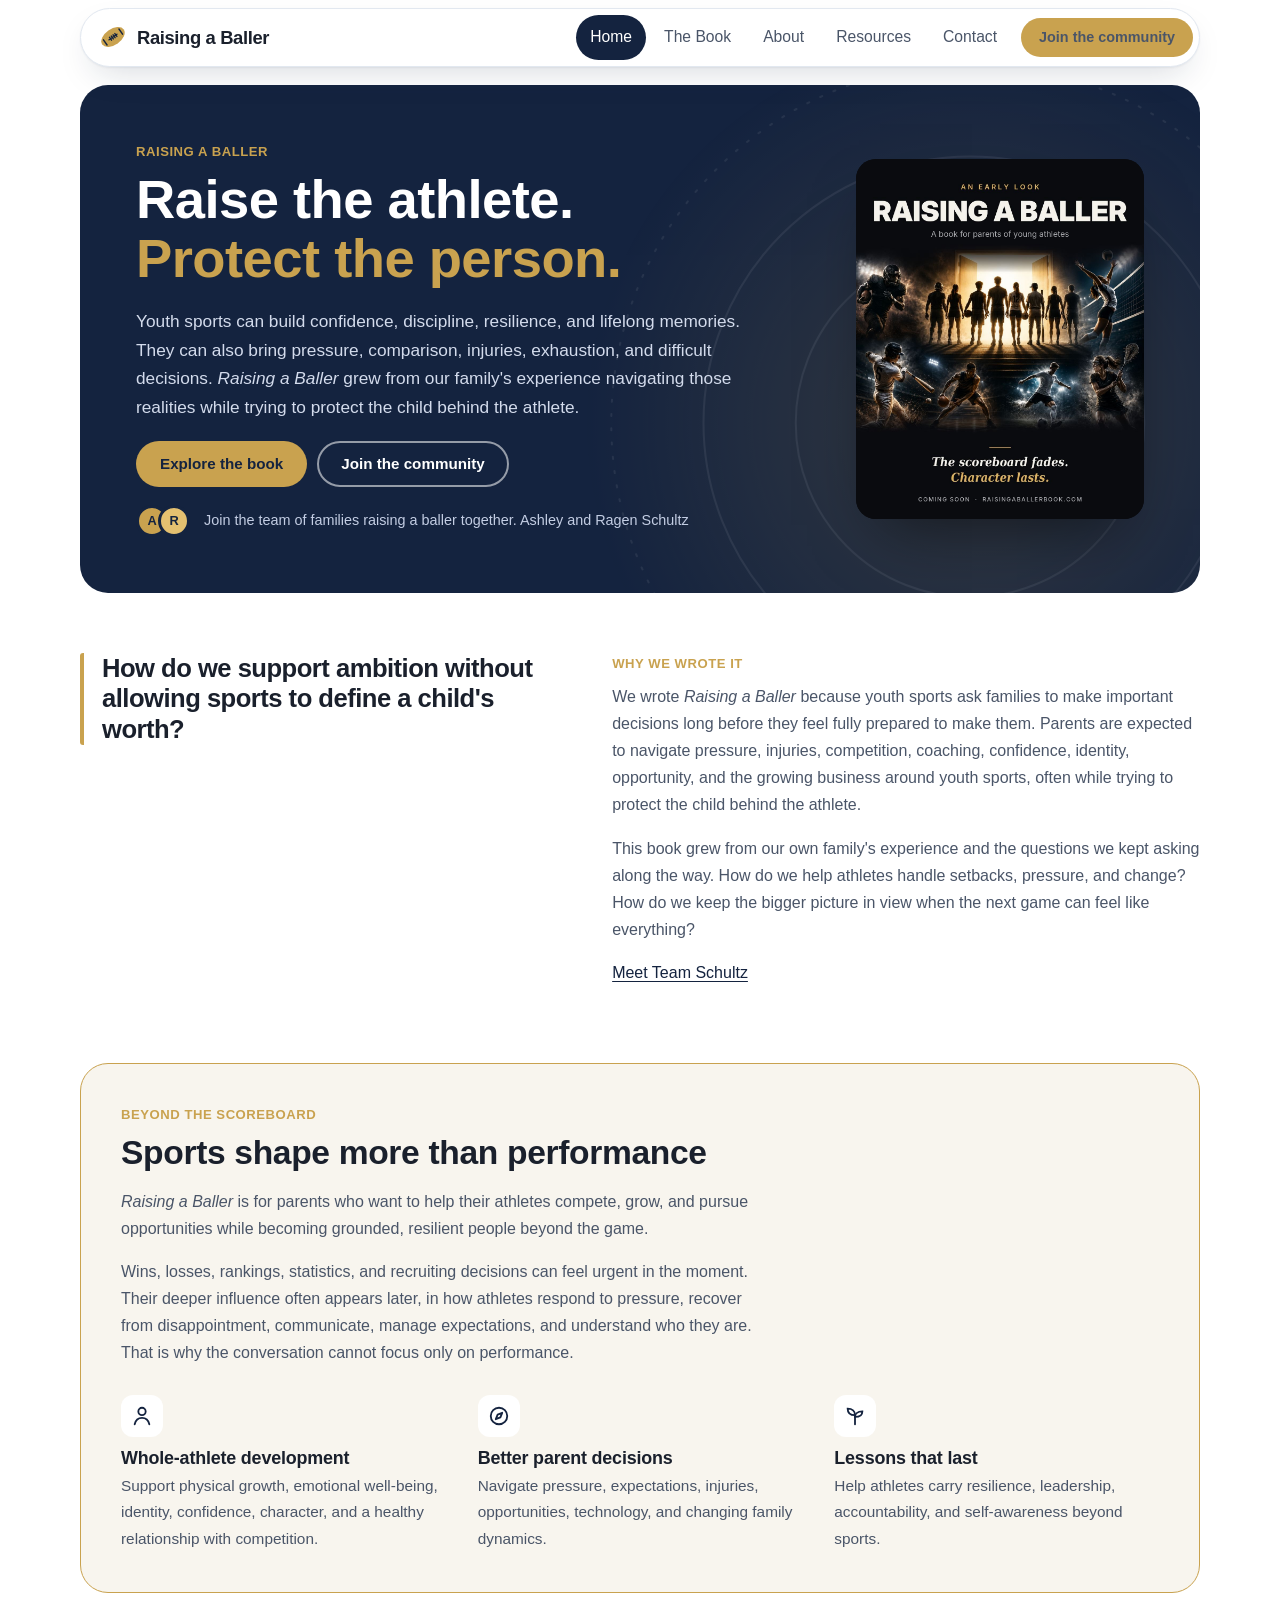
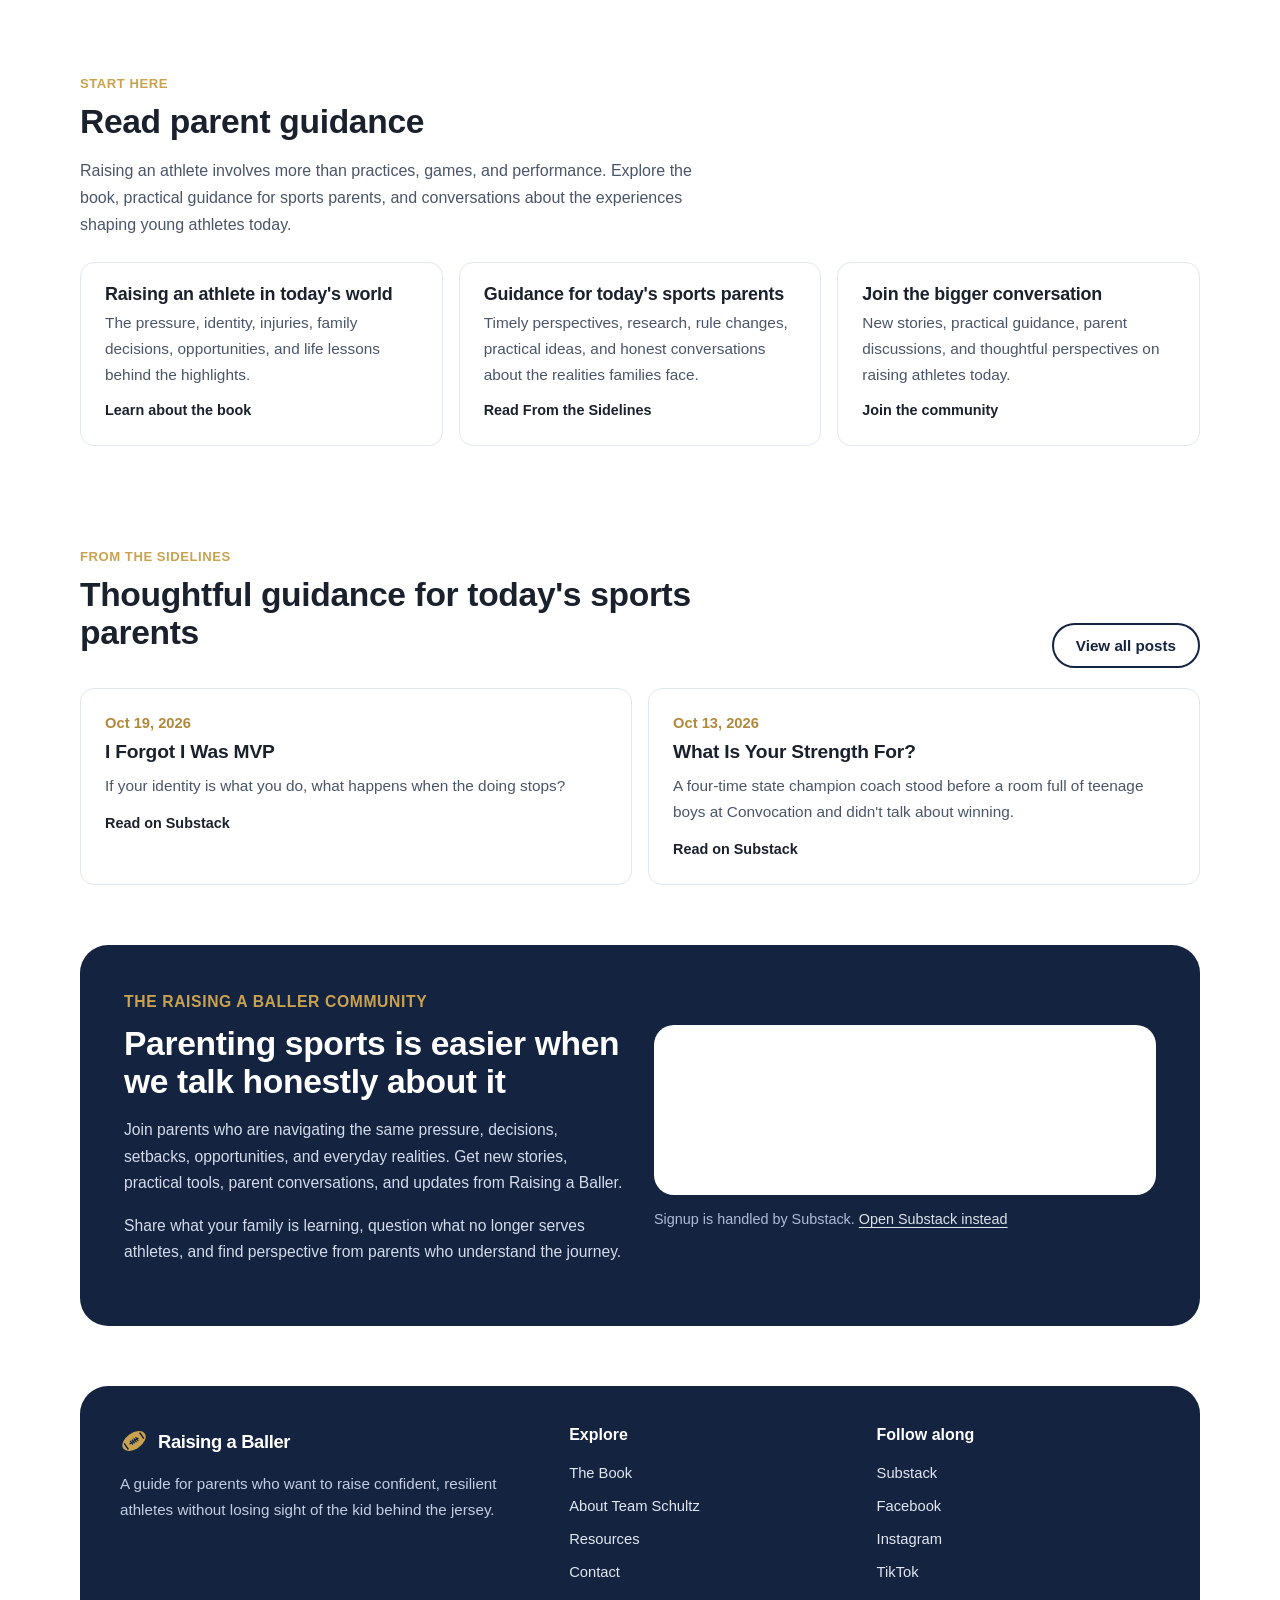
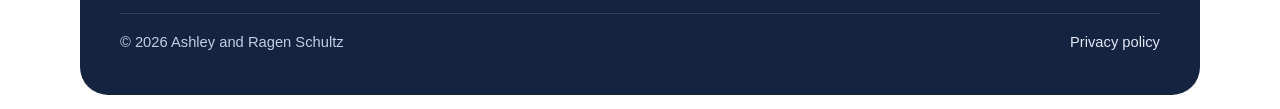
==== commit 8790c17a: "Load the newest styles and scripts after each update Co-Authored-By: Claude Opus 5.5 <noreply@anthro" ====
--- a/index.html
+++ b/index.html
@@ -12,7 +12,7 @@
 <meta property="og:image" content="https://raisingaballerbook.com/images/raising-a-baller-early-look.jpg">
 <link rel="icon" href="images/favicon.svg" type="image/svg+xml">
 
-<link rel="stylesheet" href="assets/style.css">
+<link rel="stylesheet" href="assets/style.css?v=202611160831">
 </head>
 <body>
 <a class="skip" href="#main">Skip to content</a>
@@ -136,6 +136,6 @@
     </div>
   </div>
 </footer>
-<script src="./assets/site.js"></script>
+<script src="./assets/site.js?v=202611160831"></script>
 </body>
 </html>
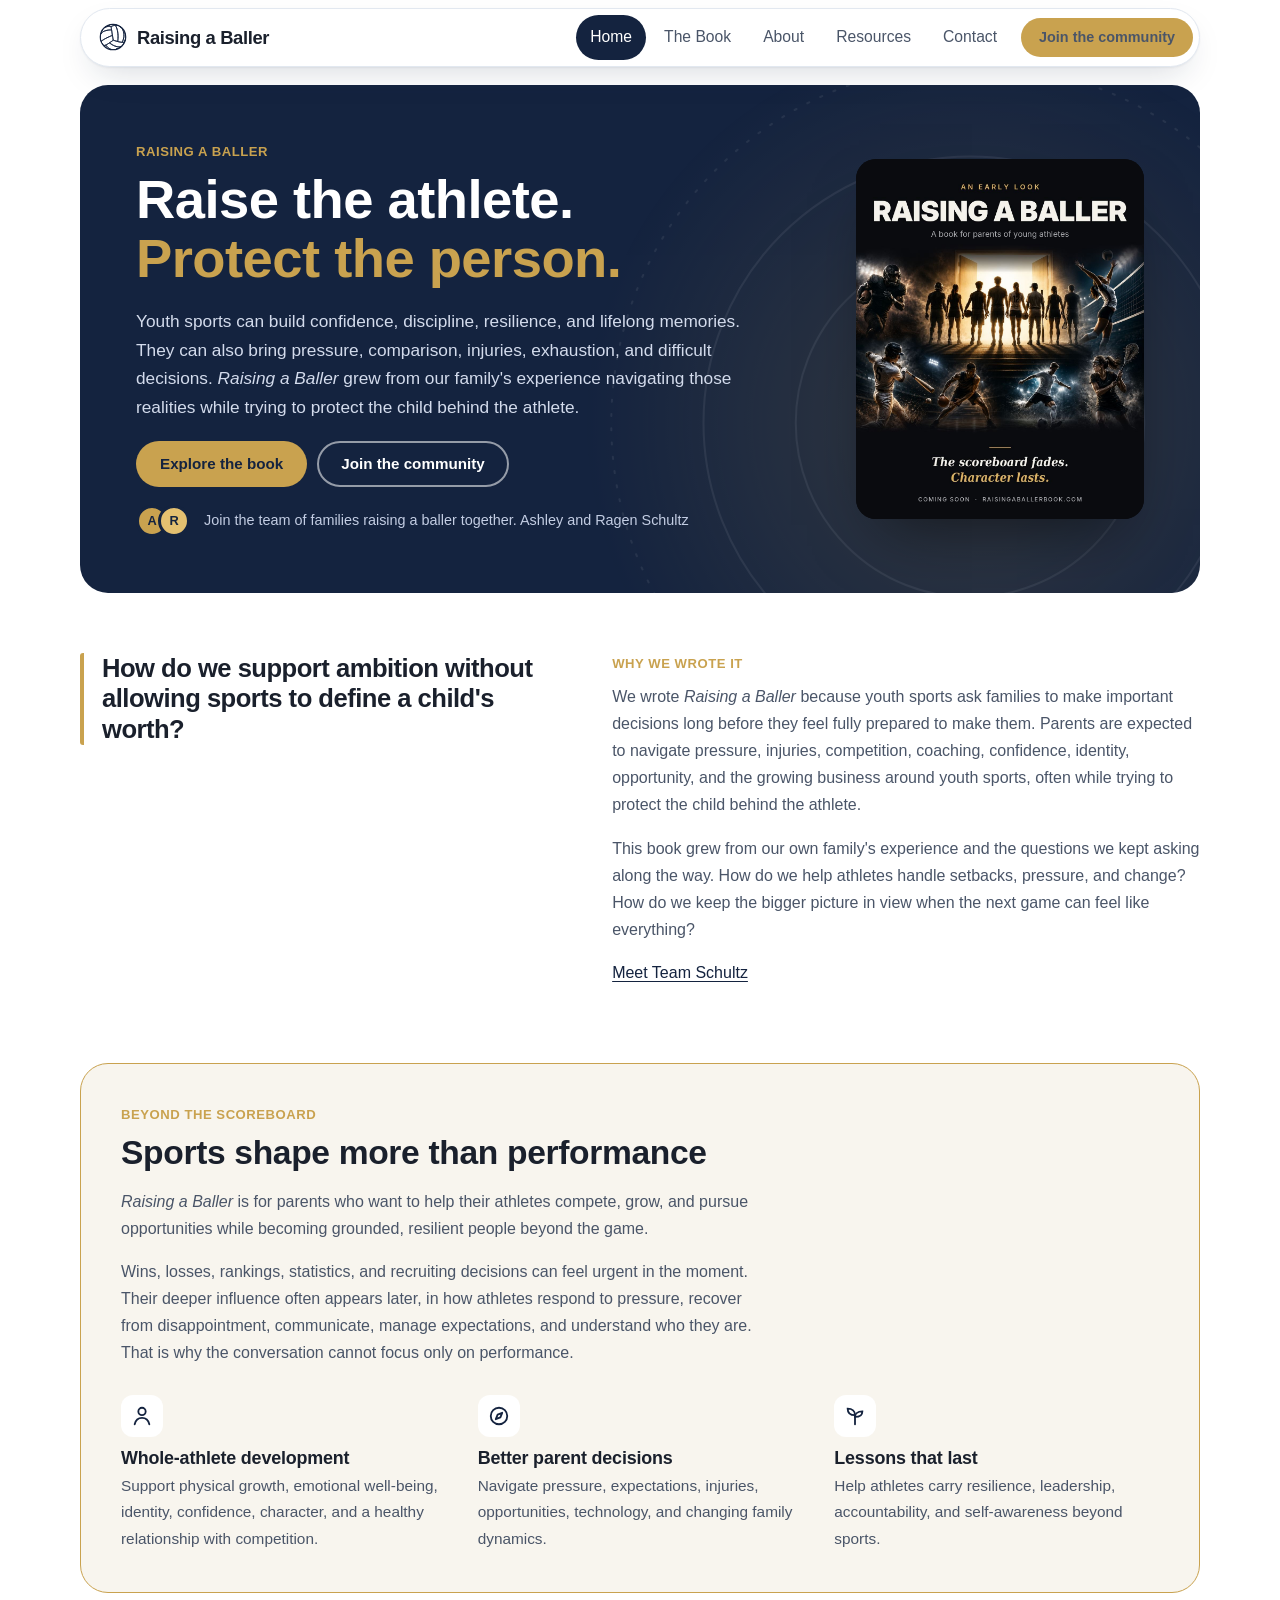
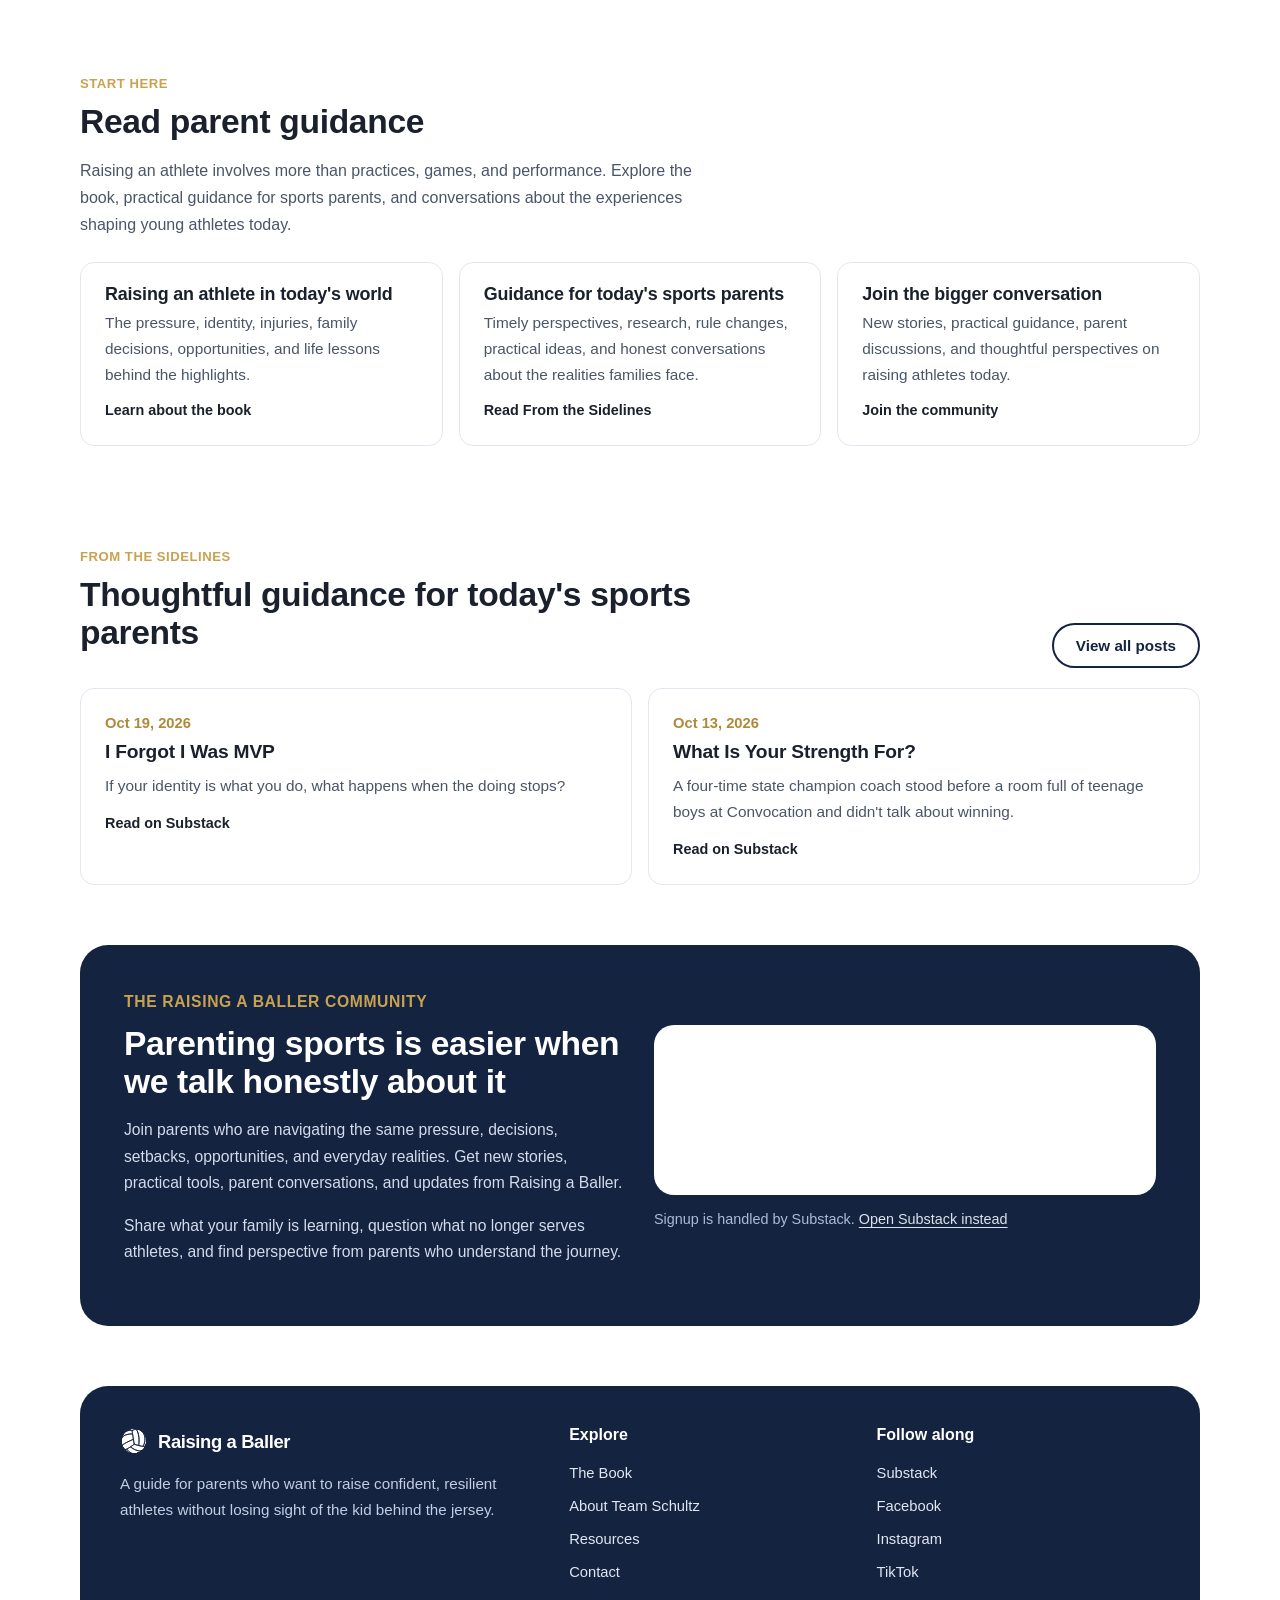
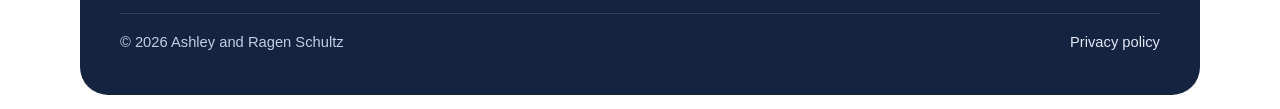
==== commit 2b44772b: "Use classic white soccer ball and volleyball in the logo Co-Authored-By: Claude Opus 5.5 <noreply@an" ====
--- a/index.html
+++ b/index.html
@@ -12,7 +12,7 @@
 <meta property="og:image" content="https://raisingaballerbook.com/images/raising-a-baller-early-look.jpg">
 <link rel="icon" href="images/favicon.svg" type="image/svg+xml">
 
-<link rel="stylesheet" href="assets/style.css?v=202611160831">
+<link rel="stylesheet" href="assets/style.css?v=202611160836">
 </head>
 <body>
 <a class="skip" href="#main">Skip to content</a>
@@ -136,6 +136,6 @@
     </div>
   </div>
 </footer>
-<script src="./assets/site.js?v=202611160831"></script>
+<script src="./assets/site.js?v=202611160836"></script>
 </body>
 </html>
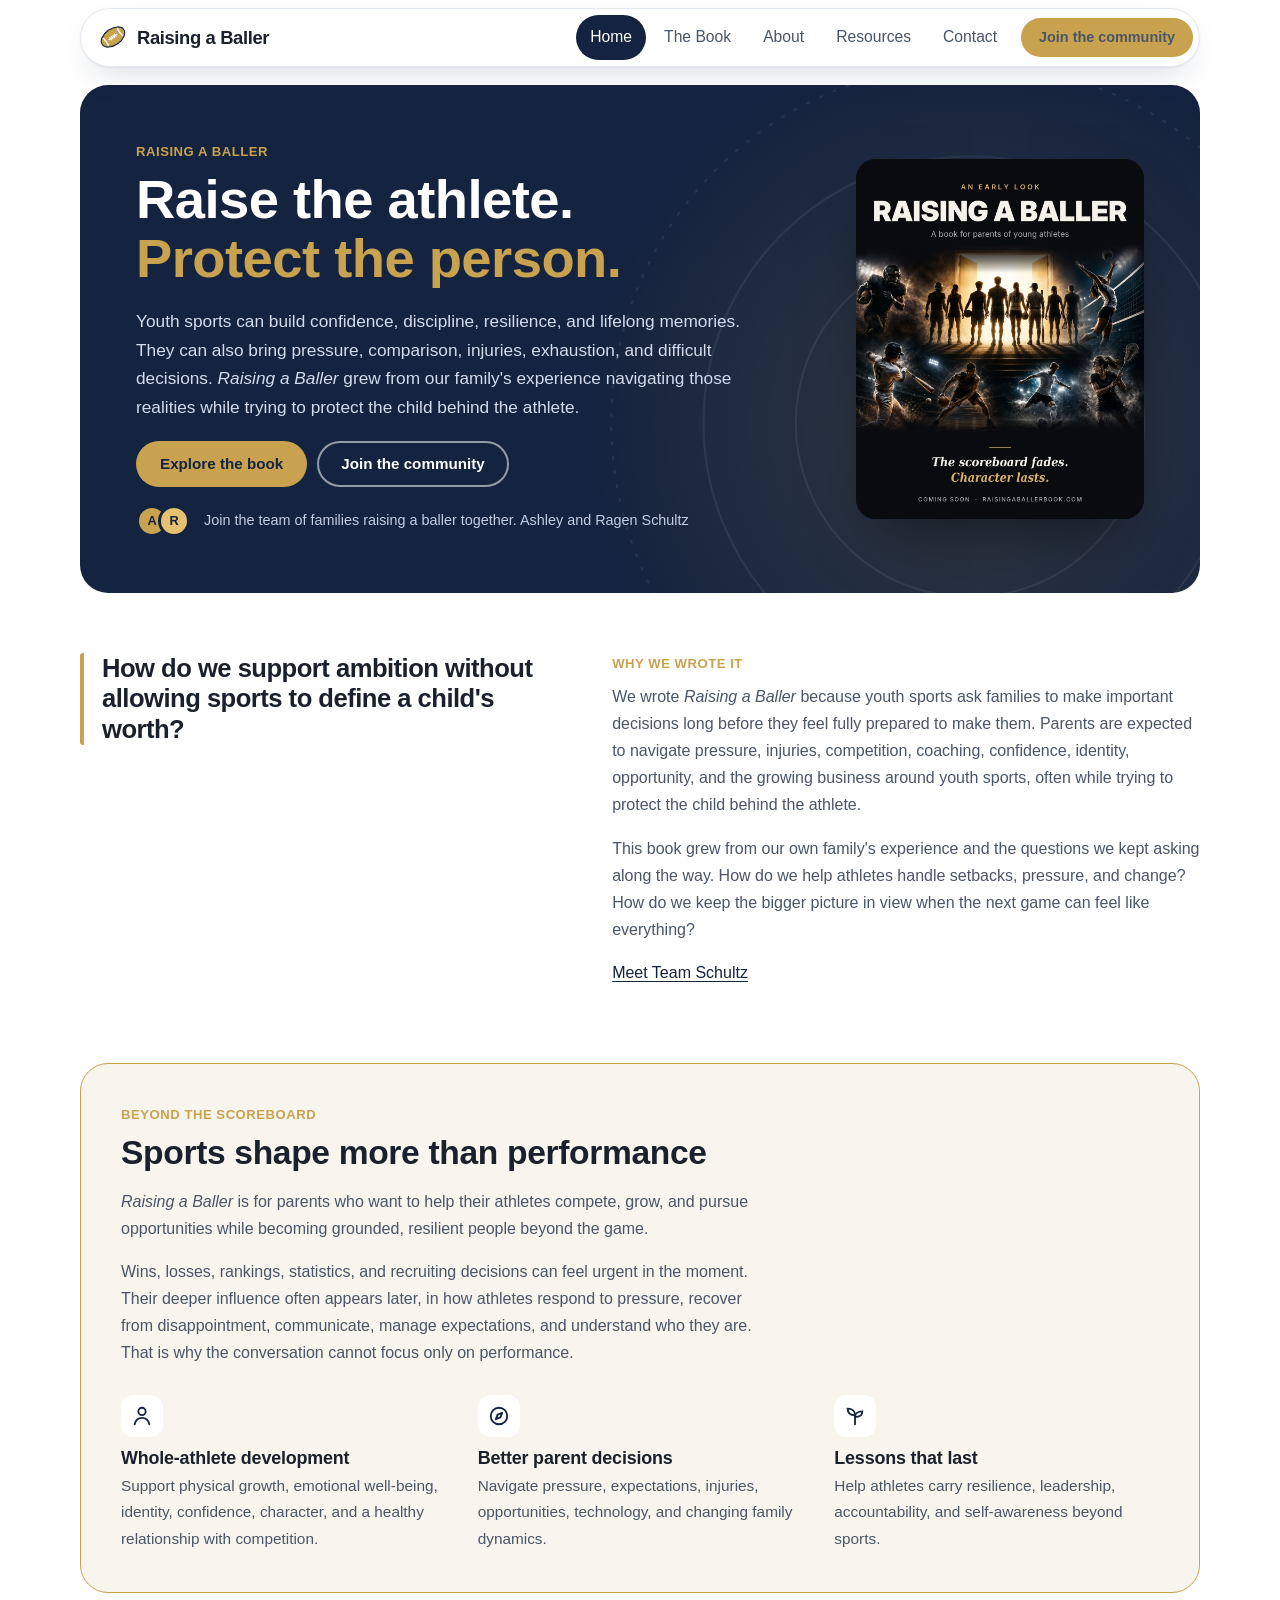
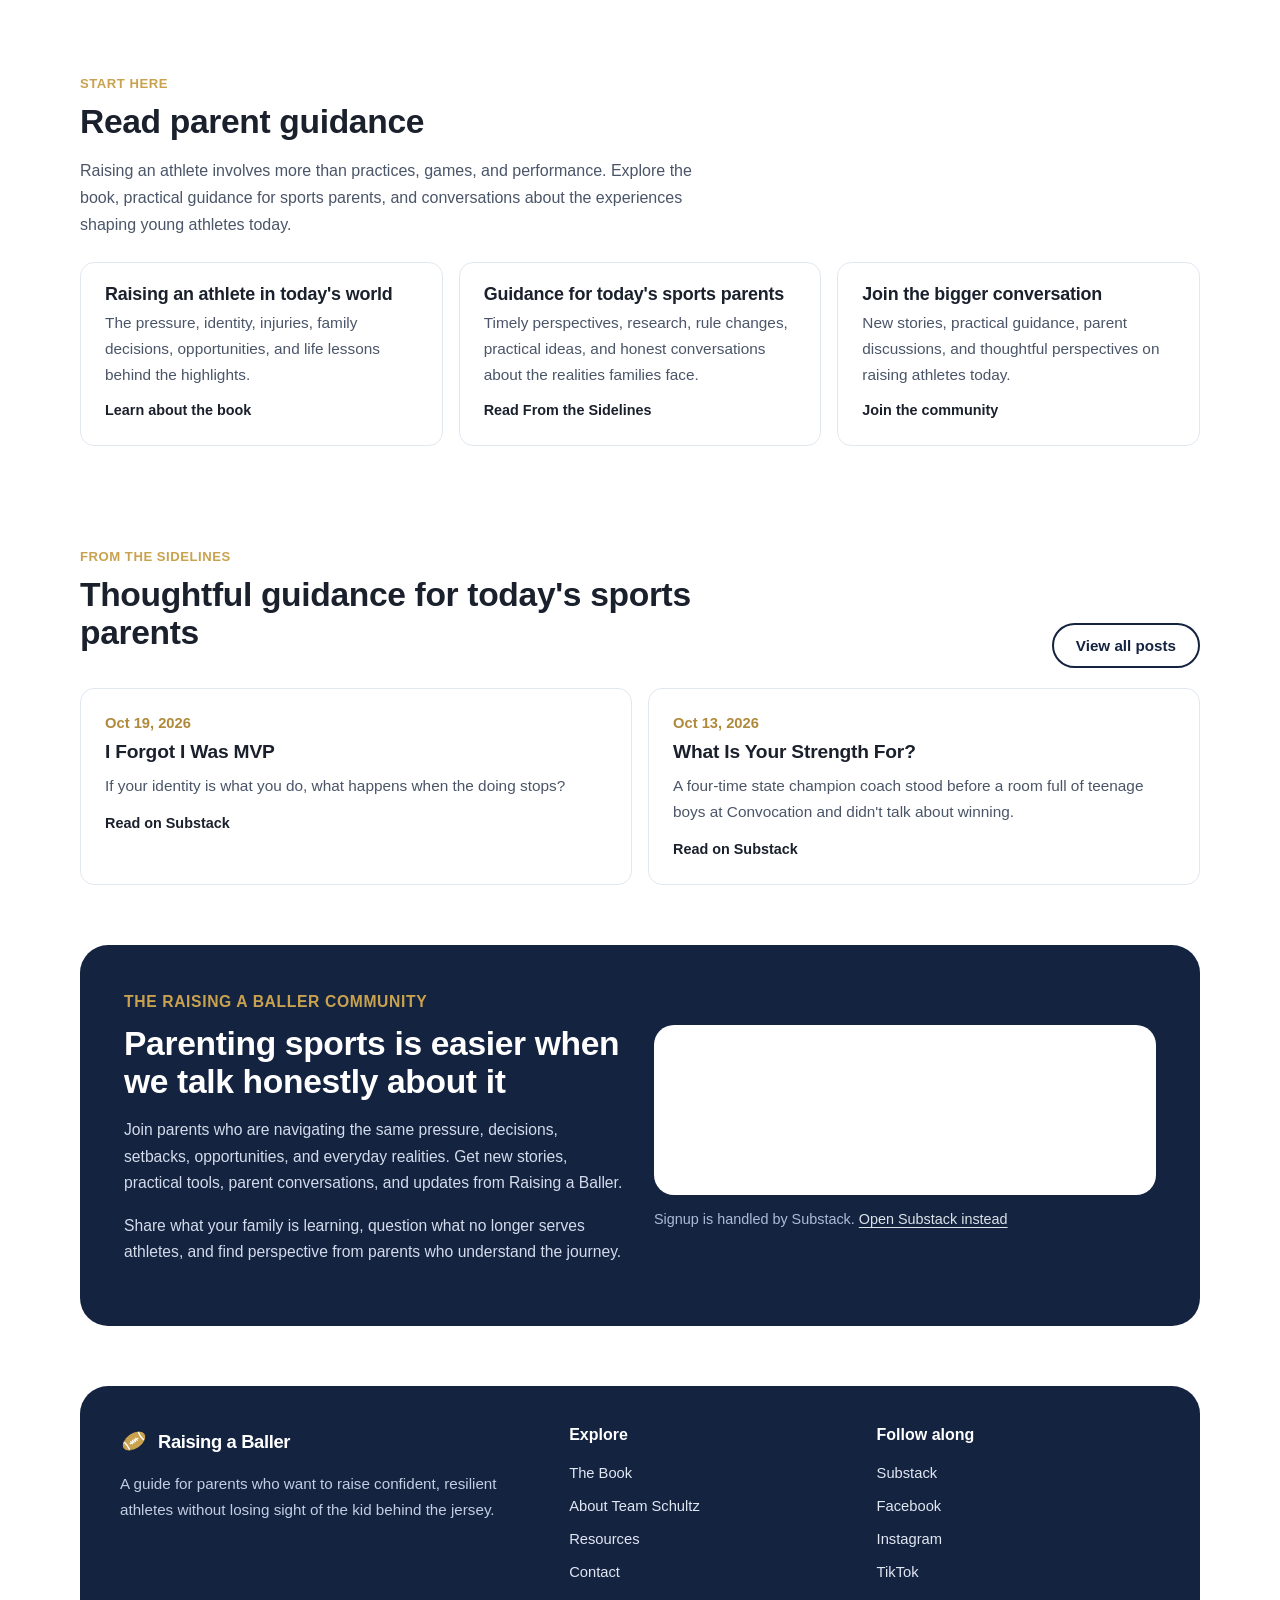
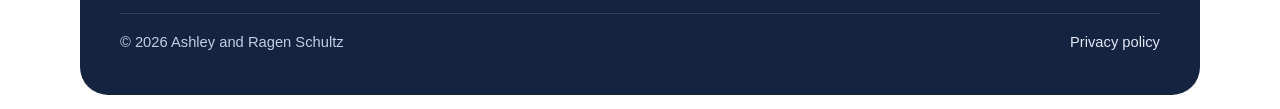
==== commit ffc0641b: "Restyle all logo balls to match; add swim goggles Co-Authored-By: Claude Opus 5.5 <noreply@anthropic" ====
--- a/index.html
+++ b/index.html
@@ -12,14 +12,14 @@
 <meta property="og:image" content="https://raisingaballerbook.com/images/raising-a-baller-early-look.jpg">
 <link rel="icon" href="images/favicon.svg" type="image/svg+xml">
 
-<link rel="stylesheet" href="assets/style.css?v=202611160836">
+<link rel="stylesheet" href="assets/style.css?v=202611160905">
 </head>
 <body>
 <a class="skip" href="#main">Skip to content</a>
 <header class="site-header">
   <div class="wrap">
     <div class="bar">
-      <a class="brand" href="./" aria-label="Raising a Baller home"><svg viewBox="0 0 32 32" aria-hidden="true"><circle cx="16" cy="16" r="15" fill="#c9a24f"/><g stroke="#14233f" stroke-width="1.6" fill="none" stroke-linecap="round"><path d="M16 1v30M1 16h30"/><path d="M6.5 4.5c3.8 3 5.8 7 5.8 11.5s-2 8.5-5.8 11.5"/><path d="M25.5 4.5c-3.8 3-5.8 7-5.8 11.5s2 8.5 5.8 11.5"/></g></svg>Raising a Baller</a>
+      <a class="brand" href="./" aria-label="Raising a Baller home"><svg viewBox="0 0 32 32" aria-hidden="true"><circle cx="16" cy="16" r="14.6" fill="#c9a24f"/><g stroke="#14233f" stroke-width="1.2" fill="none" stroke-linecap="round"><path d="M16 1.4v29.2M1.4 16h29.2"/><path d="M6.6 4.6c3.6 3 5.6 7 5.6 11.4s-2 8.4-5.6 11.4"/><path d="M25.4 4.6c-3.6 3-5.6 7-5.6 11.4s2 8.4 5.6 11.4"/></g><circle cx="16" cy="16" r="14.6" fill="none" stroke="#14233f" stroke-width="1.2"/></svg>Raising a Baller</a>
       <button class="menu-toggle" aria-expanded="false" aria-controls="nav">Menu</button>
       <nav class="nav" id="nav" aria-label="Main"><a href="./" aria-current="page">Home</a><a href="./the-book/">The Book</a><a href="./about-team-schultz/">About</a><a href="./resources/">Resources</a><a href="./contact/">Contact</a><a class="btn btn-gold" href="https://raisingaballerbook.substack.com/" target="_blank" rel="noopener">Join the community</a></nav>
     </div>
@@ -112,7 +112,7 @@
   <div class="wrap">
     <div class="foot">
       <div>
-        <a class="brand" href="./"><svg viewBox="0 0 32 32" aria-hidden="true"><circle cx="16" cy="16" r="15" fill="#c9a24f"/><g stroke="#14233f" stroke-width="1.6" fill="none" stroke-linecap="round"><path d="M16 1v30M1 16h30"/><path d="M6.5 4.5c3.8 3 5.8 7 5.8 11.5s-2 8.5-5.8 11.5"/><path d="M25.5 4.5c-3.8 3-5.8 7-5.8 11.5s2 8.5 5.8 11.5"/></g></svg>Raising a Baller</a>
+        <a class="brand" href="./"><svg viewBox="0 0 32 32" aria-hidden="true"><circle cx="16" cy="16" r="14.6" fill="#c9a24f"/><g stroke="#14233f" stroke-width="1.2" fill="none" stroke-linecap="round"><path d="M16 1.4v29.2M1.4 16h29.2"/><path d="M6.6 4.6c3.6 3 5.6 7 5.6 11.4s-2 8.4-5.6 11.4"/><path d="M25.4 4.6c-3.6 3-5.6 7-5.6 11.4s2 8.4 5.6 11.4"/></g><circle cx="16" cy="16" r="14.6" fill="none" stroke="#14233f" stroke-width="1.2"/></svg>Raising a Baller</a>
         <p>A guide for parents who want to raise confident, resilient athletes without losing sight of the kid behind the jersey.</p>
       </div>
       <div>
@@ -136,6 +136,6 @@
     </div>
   </div>
 </footer>
-<script src="./assets/site.js?v=202611160836"></script>
+<script src="./assets/site.js?v=202611160905"></script>
 </body>
 </html>
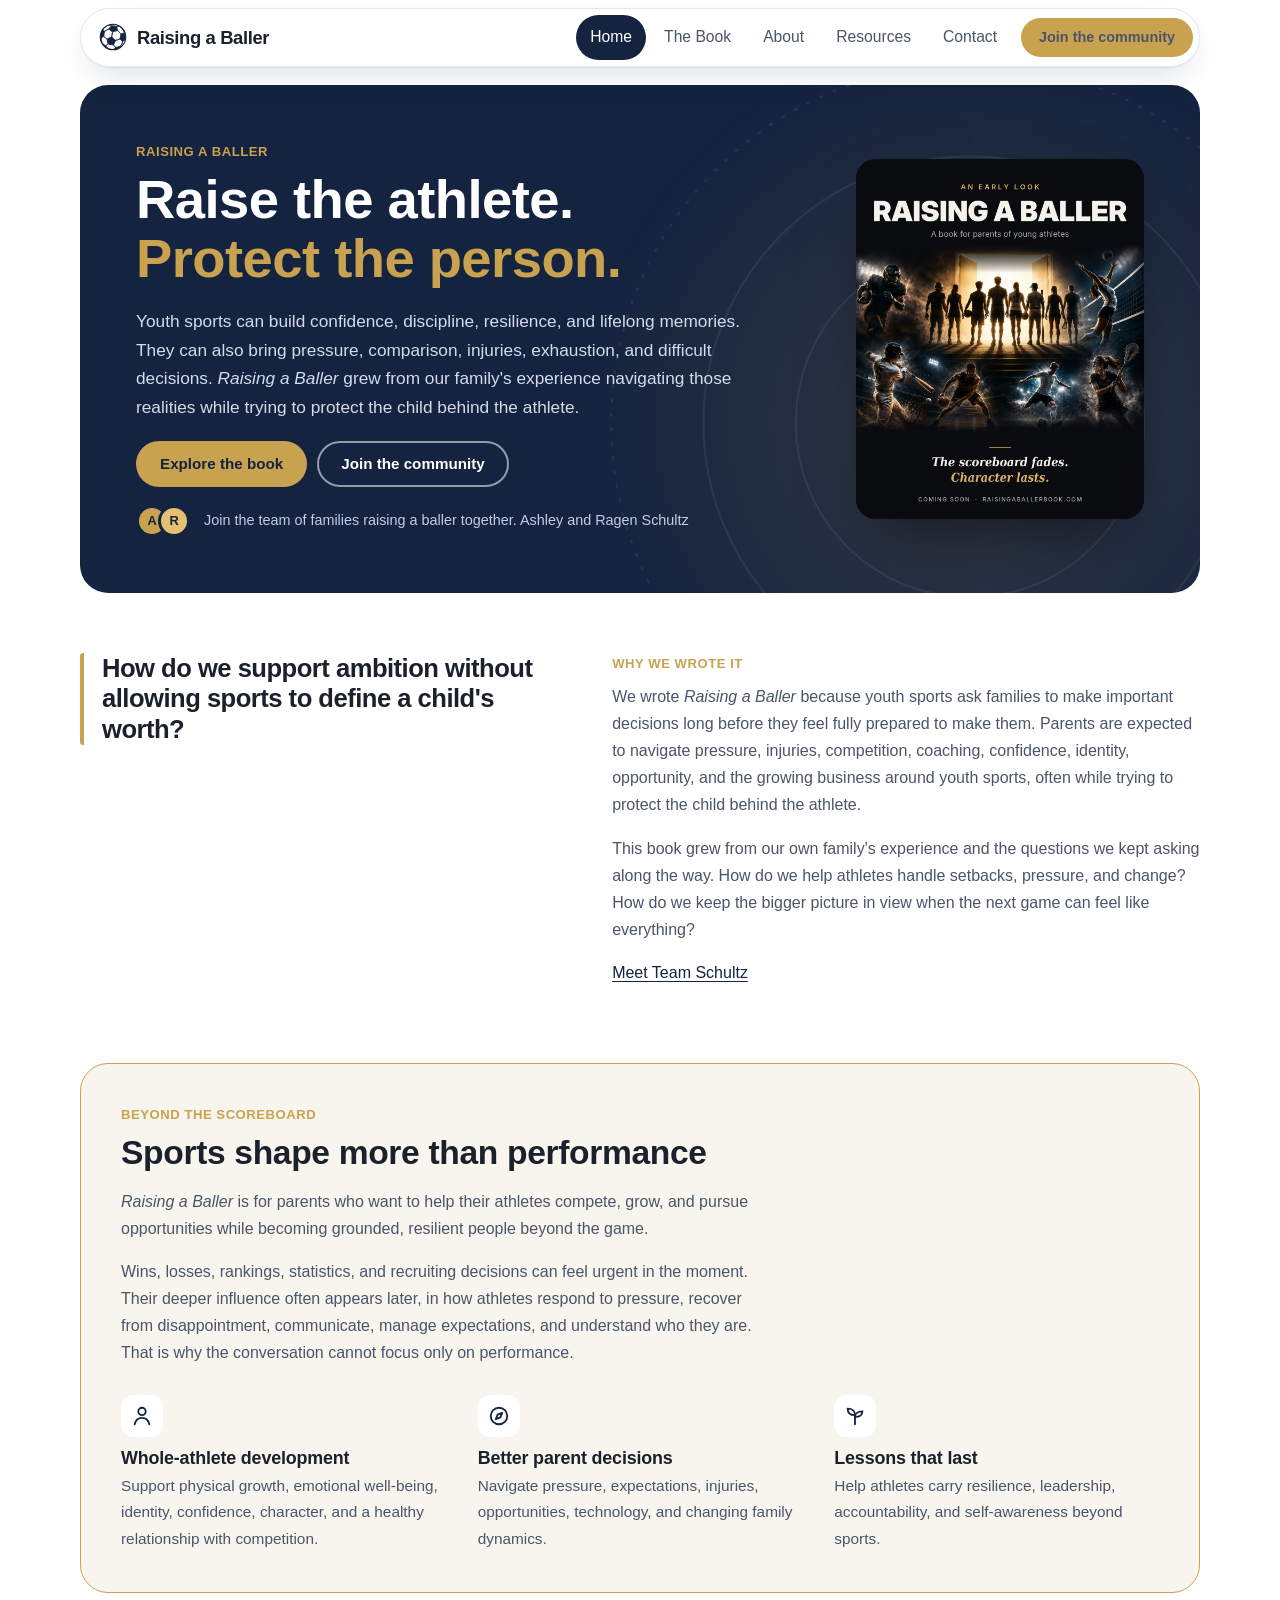
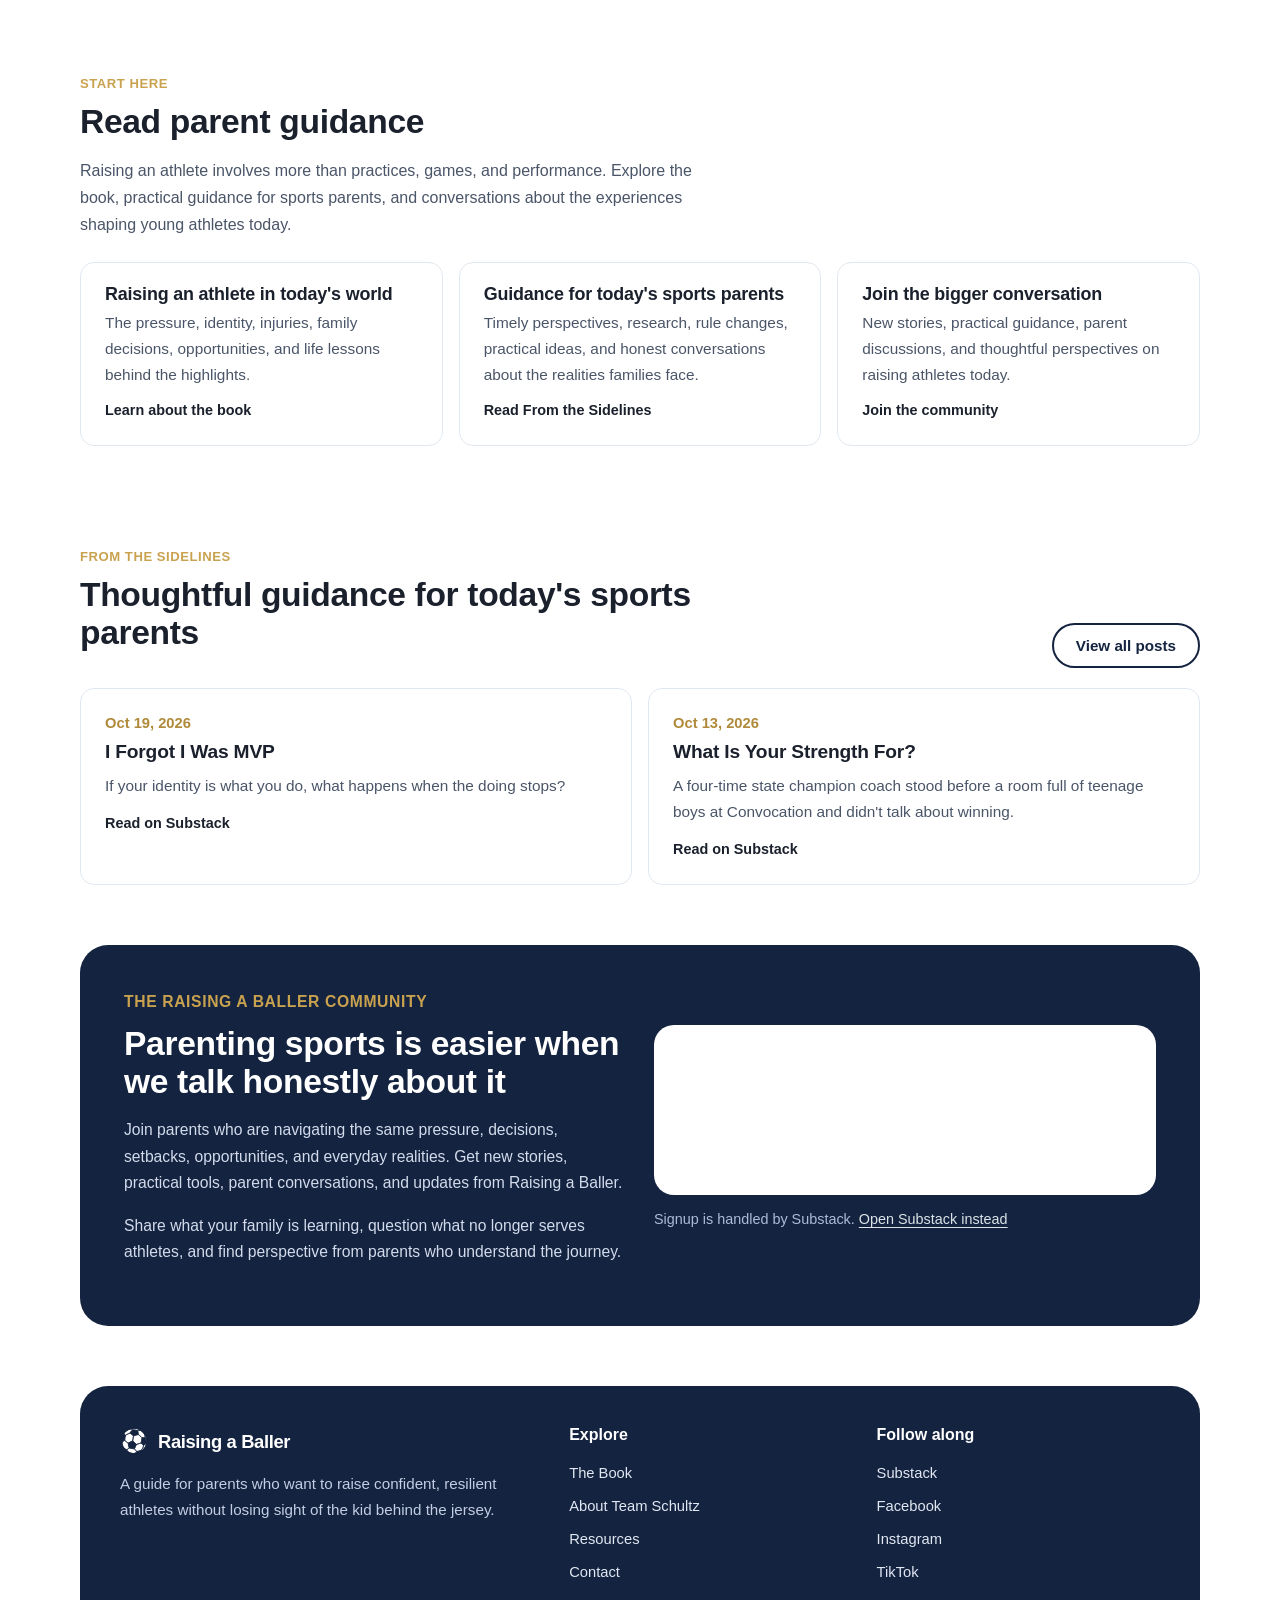
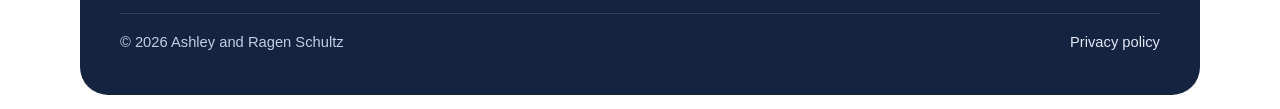
==== commit be00cd16: "Go live on raisingaballerbook.com; hide About photo until it's added Co-Authored-By: Claude Opus 5.5" ====
--- a/index.html
+++ b/index.html
@@ -12,7 +12,7 @@
 <meta property="og:image" content="https://raisingaballerbook.com/images/raising-a-baller-early-look.jpg">
 <link rel="icon" href="images/favicon.svg" type="image/svg+xml">
 
-<link rel="stylesheet" href="assets/style.css?v=202611160905">
+<link rel="stylesheet" href="assets/style.css?v=202611160926">
 </head>
 <body>
 <a class="skip" href="#main">Skip to content</a>
@@ -136,6 +136,6 @@
     </div>
   </div>
 </footer>
-<script src="./assets/site.js?v=202611160905"></script>
+<script src="./assets/site.js?v=202611160926"></script>
 </body>
 </html>
--- a/assets/style.css
+++ b/assets/style.css
@@ -320,3 +320,4 @@
   .hero .cover-wrap{width:min(300px,85%);max-width:none;margin:4px auto 0;justify-self:center}
   .split .cover-wrap{width:min(280px,80%)}
 }
+.split:has(> .prose:only-child){grid-template-columns:1fr}
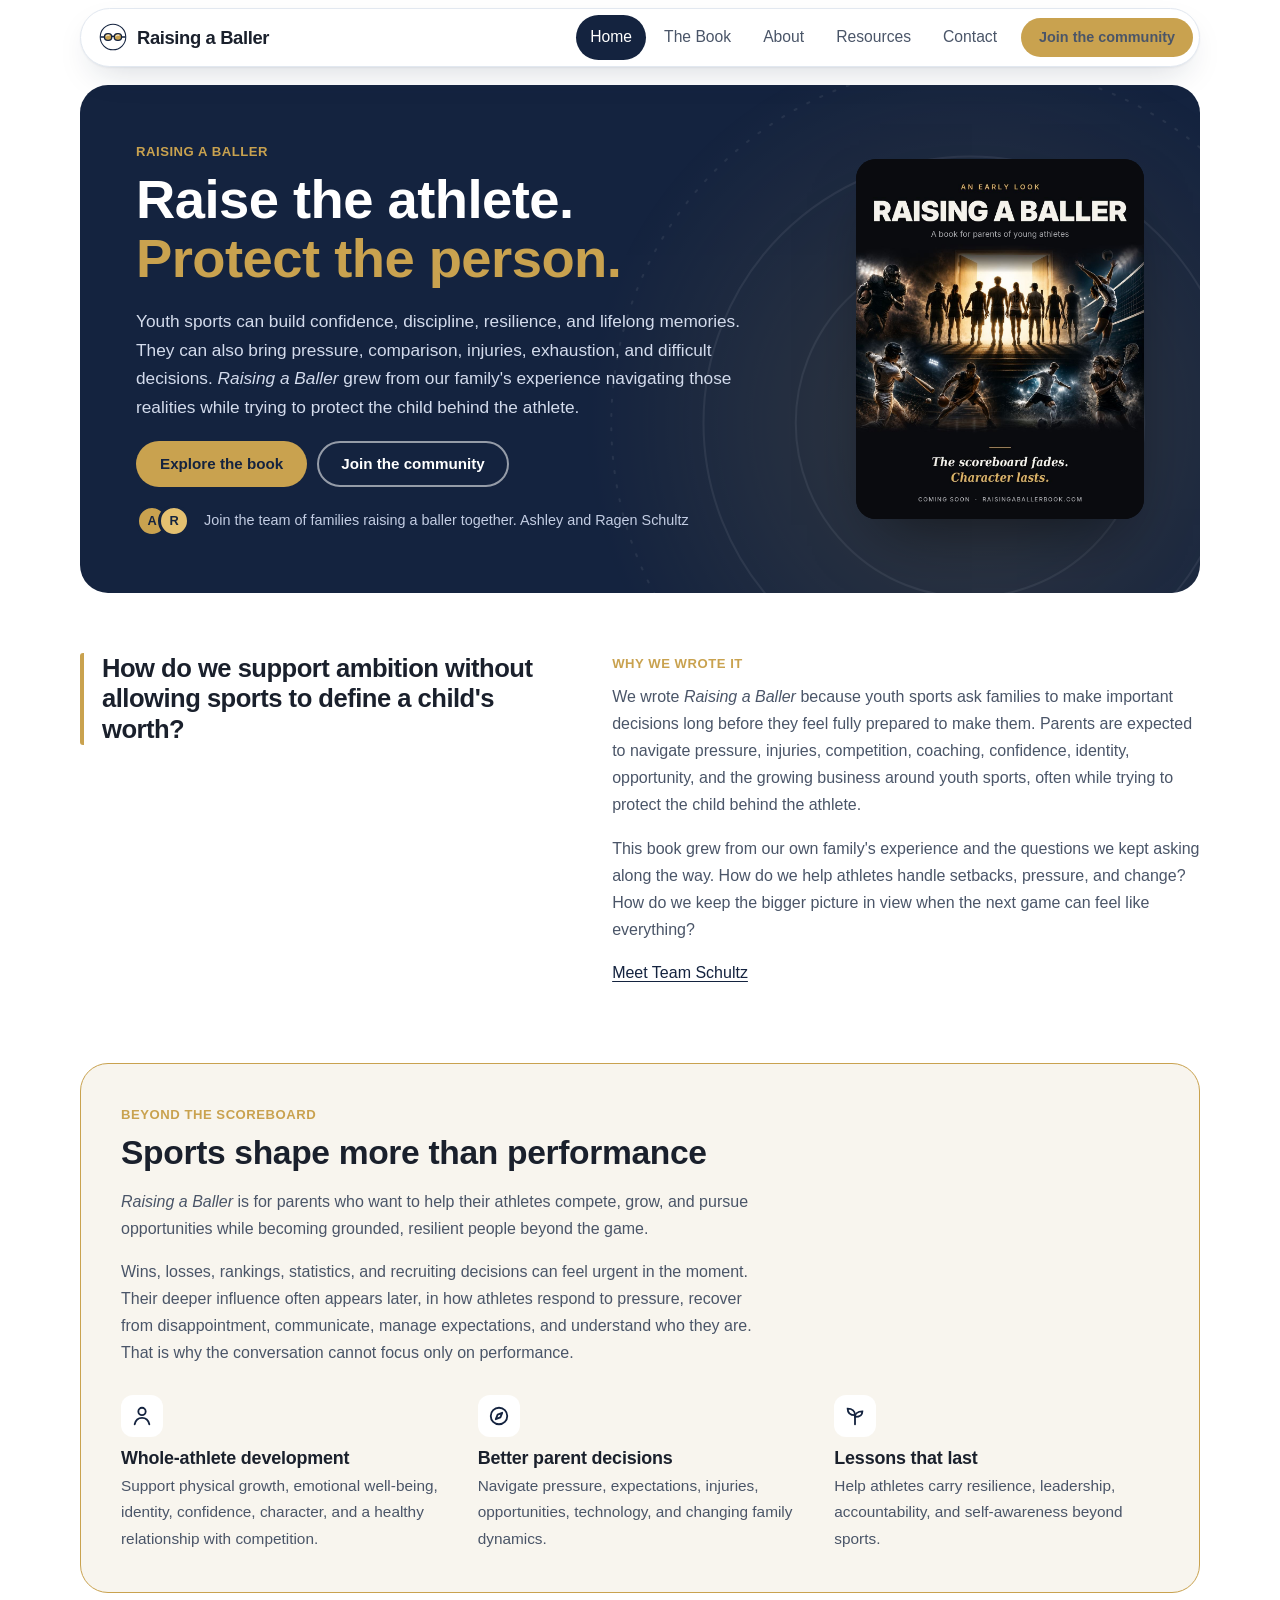
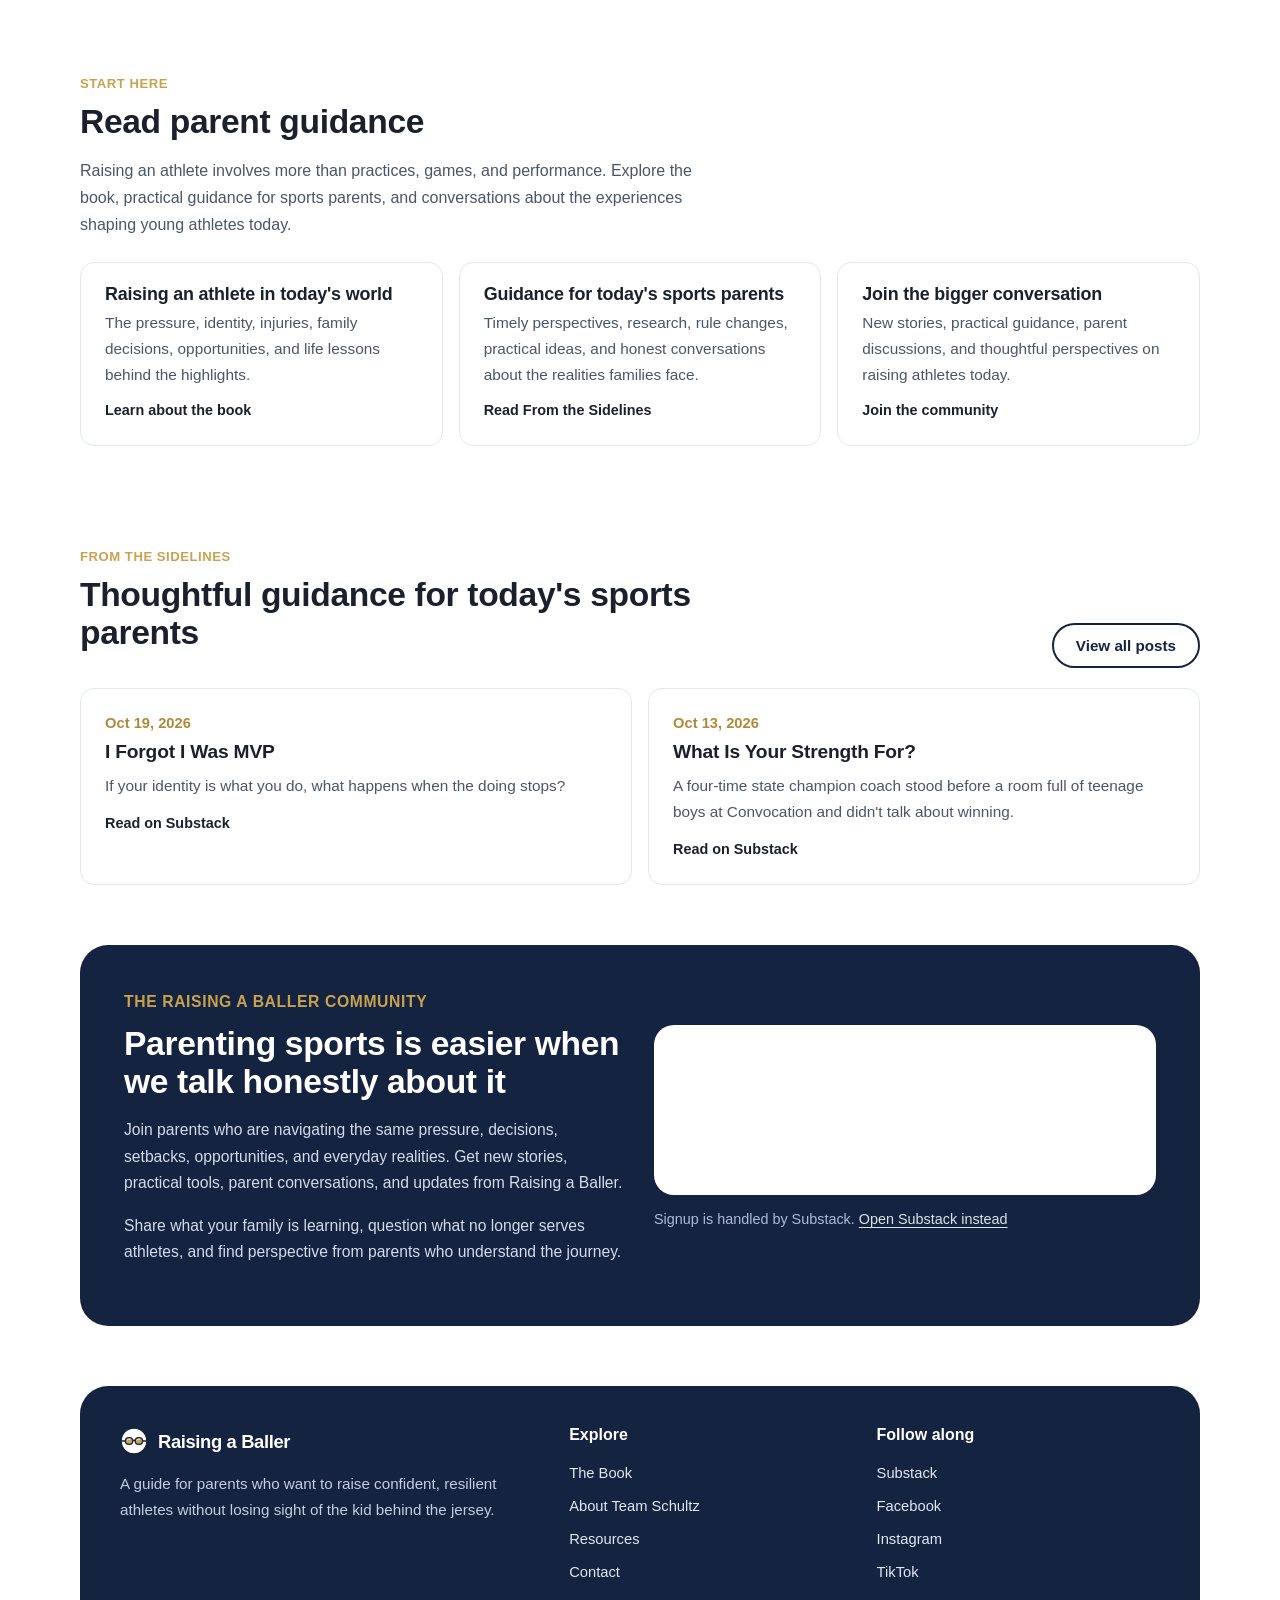
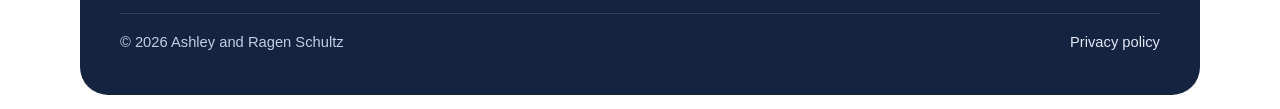
==== commit 9e28689d: "Add family photo to About page Co-Authored-By: Claude Opus 5.5 <noreply@anthropic.com> Claude-Sessio" ====
--- a/index.html
+++ b/index.html
@@ -12,7 +12,7 @@
 <meta property="og:image" content="https://raisingaballerbook.com/images/raising-a-baller-early-look.jpg">
 <link rel="icon" href="images/favicon.svg" type="image/svg+xml">
 
-<link rel="stylesheet" href="assets/style.css?v=202611160926">
+<link rel="stylesheet" href="assets/style.css?v=202611161036">
 </head>
 <body>
 <a class="skip" href="#main">Skip to content</a>
@@ -136,6 +136,6 @@
     </div>
   </div>
 </footer>
-<script src="./assets/site.js?v=202611160926"></script>
+<script src="./assets/site.js?v=202611161036"></script>
 </body>
 </html>
--- a/assets/style.css
+++ b/assets/style.css
@@ -321,3 +321,6 @@
   .split .cover-wrap{width:min(280px,80%)}
 }
 .split:has(> .prose:only-child){grid-template-columns:1fr}
+.portrait{aspect-ratio:4/5;padding:0;box-shadow:var(--shadow)}
+.portrait img{object-position:50% 30%}
+.split > .portrait{max-width:380px}
